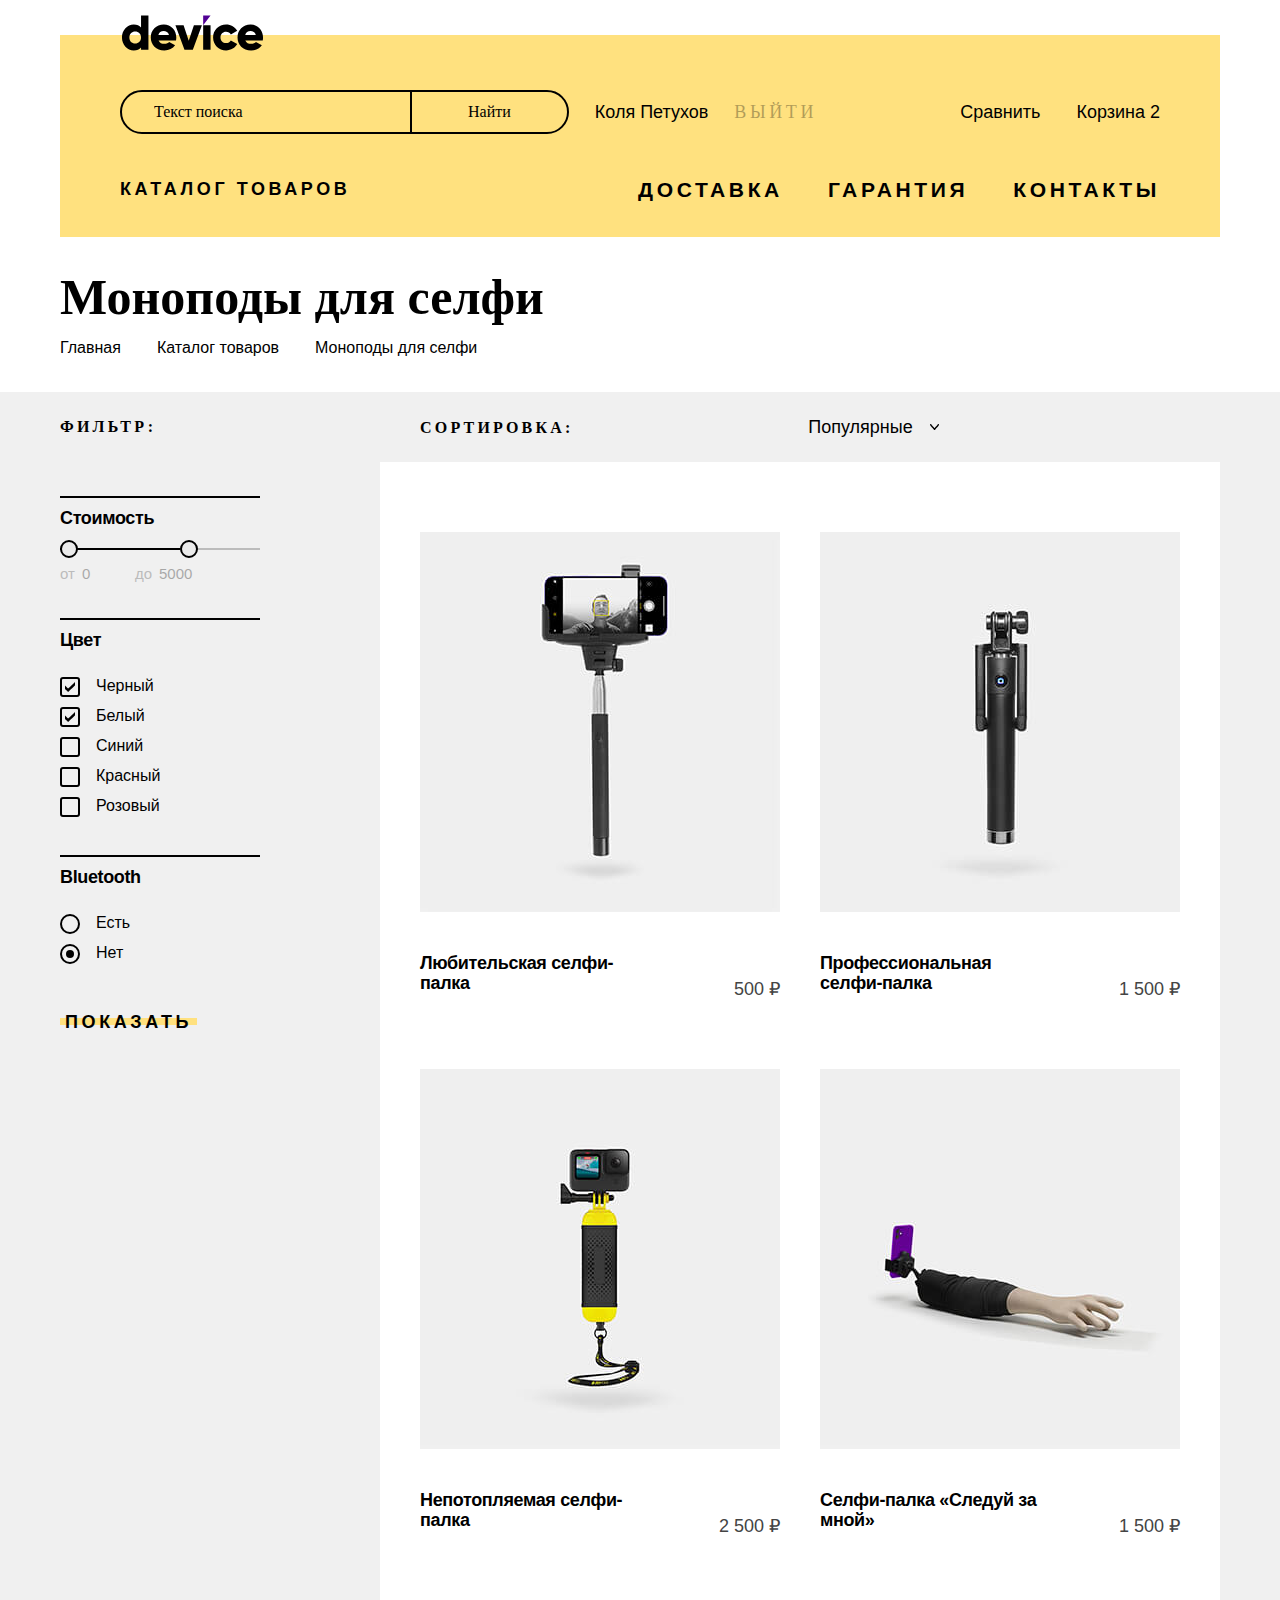
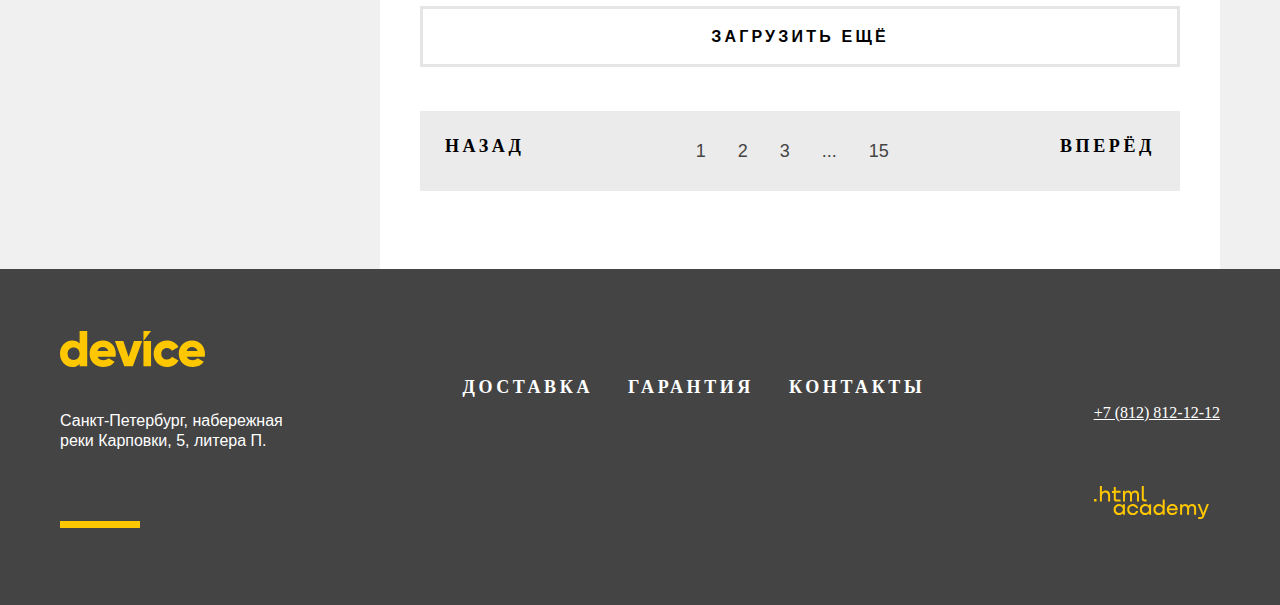
==== catalog.html @ a670cd84 "середина проекта" ====
<!DOCTYPE html>
<html lang="ru">

  <head>
    <meta charset="UTF-8">
    <meta name="viewport" content="width=device-width, initial-scale=1.0">
    <title>Каталог</title>
    <link rel="stylesheet" href="styles/styles.css">
  </head>

  <body>
    <header class="page-header page-header-catalog container">
      <h1 class="visually-hidden">device</h1>
      <a href="index.html" class="page-header-logo">
        <div class="header-logo-wrapper">
          <img width="145" height="36" src="images/logo-header.svg" alt="Логотип.">
        </div>
      </a>
      <div class="header-top">
        <form class="header-form" action="https://echo.htmlacademy.ru/" method="get">
          <label class="visually-hidden">Поиск</label>
          <input class="header-form-search" type="text" placeholder="Текст поиска">
          <button class="button header-form-button" type="button">Найти</button>
        </form>
        <nav class="navigation">
          <ul class="navigation-list navigation-list-user">
            <li class="navigtion-item navigation-login">
              <a href="#" class="navigation-link">Коля Петухов</a>
            </li>
            <li class="navigtion-item">
              <button class="button button-exit">Выйти</button>
            </li>
          </ul>
          <ul class="navigation-list">
            <li class="navigtion-item">
              <a href="#" class="navigation-link">Сравнить</a>
            </li>
            <li class="navigtion-item">
              <a href="#" class="navigation-link">Корзина</a>
              <span class="basket-counter">2</span>
            </li>
          </ul>
        </nav>
      </div>
      <div class="header-catalog-info">
        <h2 class="visually-hidden">Подменю</h2>
        <ul class="header-catalog-list">
          <li class="header-catalog-item">
            <a class="header-info-link" href="#">Каталог товаров</a>
          </li>
          <li class="header-catalog-item">
            <a href="#" class="button"></a>
          </li>
        </ul>
        <ul class="header-info-list">
          <li class="header-info-item">
            <a href="#" class="header-info-link header-catalog-title">
              <h3 class="header-catalog-title">Доставка</h3>
            </a>
          </li>
          <li class="header-info-item">
            <a href="#" class="header-info-link header-catalog-title">
              <h3 class="header-catalog-title">Гарантия</h3>
            </a>
          </li>
          <li class="header-info-item">
            <a href="#" class="header-info-link header-catalog-title">
              <h3 class="header-catalog-title">Контакты</h3>
            </a>
          </li>
        </ul>
      </div>
    </header>

    <main class="main-inner">
      <div class="container">
        <header class="header-catalog">
          <h2 class="visually-hidden">Каталог</h2>
          <p class="header-inner-catalog-title">Моноподы для селфи</p>
          <ol class="breadcrumps">
            <li class="breadcrumps-item">
              <a href="#" class="breadcrumps-link">Главная</a>
            </li>
            <li class="breadcrumps-item">
              <a href="#" class="breadcrumps-link">Каталог товаров</a>
            </li>
            <li class="breadcrumps-item">
              <a class="breadcrumps-link">Моноподы для селфи</a>
            </li>
          </ol>
        </header>
      </div>
      <div class="catalog-inner">
        <div class="container">
          <section class="catalog-products">
            <h2 class="visually-hidden">Список товаров с фильтрами</h2>
            <form class="catalog-filters" action="https://echo.htmlacademy.ru/" method="get">
              <p class="filters-title">фильтр:</p>
              <fieldset class="catalog-filter-group">
                <legend class="catalog-filter-title">Стоимость</legend>
                <div class="range-wrapper">
                  <div class="range">
                    <div class="range-scale">
                      <div style="width:120px; left:0;" class=" range-bar">
                        <button class="range-toggle toggle-min" type="button">
                          <span class="visually-hidden">Изменить минимальную цену.</span>
                        </button>
                        <button class="range-toggle toggle-max" type="button">
                          <span class="visually-hidden">Изменить максимальную цену.</span>
                        </button>
                      </div>
                    </div>
                  </div>
                </div>
                <div class="range-wrapper-inputs">
                  <label class="catalog-filter-range">
                     от
                    <input class="range-input" type="number" value="0" name="min-price">
                  </label>
                  <label class="catalog-filter-range">
                     до
                    <input class="range-input" type="number" value="5000" name="max-price">
                  </label>
                </div>
              </fieldset>
              <fieldset class="catalog-filter-group">
                <legend class="catalog-filter-title">Цвет</legend>
                <ul class="catalog-filter-list">
                  <li class="catalog-filter-item">
                    <label class="control">
                      <input class="control-input visually-hidden" type="checkbox" name="color" value="black" checked>
                      <span class="control-mark">

                      </span>
                      Черный
                    </label>
                  </li>
                  <li class="catalog-filter-item">
                    <label class="control">
                      <input class="control-input  visually-hidden" type="checkbox" name="color" value="white" checked>
                      <span class="control-mark">

                      </span>
                      Белый
                    </label>
                  </li>
                  <li class="catalog-filter-item">
                    <label class="control">
                      <input class="control-input  visually-hidden" type="checkbox" name="color" value="blue">
                      <span class="control-mark">

                      </span>
                      Синий
                    </label>
                  </li>
                  <li class="catalog-filter-item">
                    <label class="control">
                      <input class="control-input  visually-hidden" type="checkbox" name="color" value="red">
                      <span class="control-mark">

                      </span>
                      Красный
                    </label>
                  </li>
                  <li class="catalog-filter-item">
                    <label class="control">
                      <input class="control-input  visually-hidden" type="checkbox" name="color" value="pink">
                      <span class="control-mark">

                      </span>
                      Розовый
                    </label>
                  </li>
                </ul>
              </fieldset>
              <fieldset class="catalog-filter-group">
                <legend class="catalog-filter-title">Bluetooth</legend>
                <ul class="catalog-filter-list">
                  <li class="ctalog-filter-item">
                    <label class="control">
                      <input class="control-input  visually-hidden" type="radio" name="Bluetooth" value="yes">
                      <span class="control-mark">

                      </span>
                      Есть
                    </label>
                  </li>
                  <li class="ctalog-filter-item">
                    <label class="control">
                      <input class="control-input  visually-hidden" type="radio" name="Bluetooth" value="no" checked>
                      <span class="control-mark">

                      </span>
                      Нет
                    </label>
                  </li>
                </ul>
              </fieldset>
              <button class="button regular-button" type="submit">Показать</button>
            </form>

            <div class="catalog">
              <div class="sort-container">
                <p class="filters-title">сортировка:</p>
                <div class="select">
                  <select class="select-control" name="sort" id="sort-value">
                    <option value="popular">Популярные</option>
                    <option value="price">По цене</option>
                  </select>
                </div>
                <div class="sort-button-wrapper">
                  <button class="button sort-button" type="button">
                    <span class="visually-hidden">Вверх</span>
                  </button>
                  <button class="button sort-button" type="button">
                    <span class="visually-hidden">Вниз</span>
                  </button>
                </div>
              </div>
              <ul class="product-list">
                <li class="product-card">
                  <div class="product-card-wrapper">
                    <a href="#" class="product-card-link">
                      <h3 class="product-card-title">Любительская
                        селфи-палка</h3>
                    </a>
                    <p class="price">500 ₽</p>
                  </div>
                  <a href="#" class="product-card-link">
                    <div class="product-image-wrapper">
                      <img width="360" height="380" src="images/product-card/selfie-regular.jpg" alt="Любительская
                селфи-палка.">
                    </div>
                  </a>
                  <a href="#" class="button  regular-button">Подробнее</a>
                </li>
                <li class="product-card">
                  <div class="product-card-wrapper">
                    <a href="#" class="product-card-link">
                      <h3 class="product-card-title">Профессиональная селфи-палка</h3>
                    </a>
                    <p class="price">1 500 ₽</p>
                  </div>
                  <a href="#" class="product-card-link">
                    <div class="product-image-wrapper">
                      <img width="360" height="380" src="images/product-card/selfie-proffesionale.jpg"
                        alt="Профессиональная селфи-палка.">
                    </div>
                  </a>
                  <a href="#" class="button  regular-button">Подробнее</a>
                </li>
                <li class="product-card">
                  <div class="product-card-wrapper">
                    <a href="#" class="product-card-link">
                      <h3 class="product-card-title">Непотопляемая
                        селфи-палка</h3>
                    </a>
                    <p class="price">2 500 ₽</p>
                  </div>
                  <a href="#" class="product-card-link">
                    <div class="product-image-wrapper">
                      <img width="360" height="380" src="images/product-card/underwater-selfie.jpg" alt="Непотопляемая
                селфи-палка.">
                    </div>
                  </a>
                  <a href="#" class="button  regular-button">Подробнее</a>
                </li>
                <li class="product-card">
                  <div class="product-card-wrapper">
                    <a href="#" class="product-card-link">
                      <h3 class="product-card-title">Селфи-палка «Следуй за мной»</h3>
                    </a>
                    <p class="price">1 500 ₽</p>
                  </div>
                  <a href="#" class="product-card-link">
                    <div class="product-image-wrapper">
                      <img width="360" height="380" src="images/product-card/selfie-hand.jpg"
                        alt="Селфи-палка «Следуй за мной» - в форме человеческой руки.">
                    </div>
                  </a>
                  <a href="#" class="button  regular-button">Подробнее</a>
                </li>
              </ul>
              <a href="#" class="button show-more-button">Загрузить ещё</a>

              <div class="pagination">
                <ul class="paginator">
                  <li class="paginator-item">
                    <a href="#" class="paginator-link paginator-prev">Назад</a>
                  </li>
                  <ul class="paginator-number">
                    <li class="paginator-item-number">
                      <a href="#" class="paginator-link">1</a>
                    </li>
                    <li class="paginator-item-number">
                      <a href="#" class="paginator-link">2</a>
                    </li>
                    <li class="paginator-item-number">
                      <a href="#" class="paginator-link">3</a>
                    </li>
                    <li class="paginator-item-number">
                      <a href="" class="paginator-link">...</a>
                    </li>
                    <li class="paginator-item-number">
                      <a href="#" class="paginator-link">15</a>
                    </li>
                  </ul>
                  <li class="paginator-item">
                    <a href="#" class="paginator-link paginator-next">Вперёд</a>
                  </li>
                </ul>
              </div>
            </div>
          </section>

        </div>
      </div>

    </main>

    <footer class="page-footer">
      <div class="container footer-box">
        <section class="footer-adress">
          <h2 class="visually-hidden">Адрес</h2>
          <a href="index.html" class="logo-footer">
            <div class="footer-logo-wrapper">
              <img width="145" height="36" src="images/logo-footer.svg" alt="Логотип.">
            </div>
          </a>
          <p class="footer-adress-text">Санкт-Петербург, набережная реки Карповки, 5, литера П.</p>
        </section>
        <section class="info-social">
          <h2 class="visually-hidden">Иноформация и социальные сети</h2>
          <ul class="information-list">
            <li class="information-item">
              <a href="#" class="information-link">Доставка</a>
            </li>
            <li class="information-item">
              <a href="#" class="information-link">Гарантия</a>
            </li>
            <li class="information-item">
              <a href="#" class="information-link">Контакты</a>
            </li>
          </ul>
          <ul class="social-list">
            <li class="social-item">
              <a href="https://t.me/htmlacademy" class="social-link">
                <span class="visually-hidden">Телеграмм</span>
              </a>
            </li>
            <li class="social-item">
              <a href="https://www.youtube.com/user/htmlacademyru" class="social-link">
                <span class="visually-hidden">Youtube</span>
              </a>
            </li>
            <li class="social-item">
              <a href="https://twitter.com/htmlacademy_ru" class="social-link">
                <span class="visually-hidden">Twitter</span>
              </a>
            </li>
          </ul>
        </section>
        <section class="footer-telephone">
          <h2 class="visually-hidden">Контактный номер</h2>
          <a class="contacts-phone footer-phone" href="tel:+7(812)812-12-12">+7 (812) 812-12-12</a>
          <a href="https://htmlacademy.ru/" class="copyright-link">
            <div class="copyright-wrapper">
              <img width="115" height="33" src="images/htmlacademy-logo.svg" alt="Логотип html Academy.">
            </div>
          </a>
        </section>
      </div>
    </footer>
  </body>

</html>
---- styles/styles.css ----
@font-face {
  font-family: "Rubik";
  font-style: normal;
  font-weight: 400;
  src: url("../fonts/rubik/rubik-400.woff2") format("woff2");
  font-display: swap;
}

@font-face {
  font-family: "Rubik";
  font-style: normal;
  font-weight: 700;
  src: url("../fonts/rubik/rubik-700.woff2") format("woff2");

}

@font-face {
  font-family: "Raleway";
  font-style: normal;
  font-weight: 800;
  src: url("../fonts/raleway/raleway-800.woff2") format("woff2");
}

*,
*::before,
*::after {
  -webkit-box-sizing: border-box;
  box-sizing: border-box;
}

html {
  height: 100%;
}

body {
  display: flex;
  margin: 0;
  flex-direction: column;
  font-family: "Rubik", Arial, Helvetica, sans-serif;
  font-weight: 400;
  font-size: 18px;
  line-height: 30px;
  color: #444444;
}

.visually-hidden {
  position: absolute;
  width: 1px;
  height: 1px;
  margin: -1px;
  padding: 0;
  border: 0;
  clip: rect(0 0 0 0);
  overflow: hidden;
}

.container {
  width: 1160px;
  margin: 0 auto;
}

.button {
  display: block;
  font-family: "Raleway", Arial, Helvetica, sans-serif;
  font-style: normal;
  font-weight: 800;
  font-size: 18px;
  line-height: 21px;
  text-align: center;
  letter-spacing: 0.2em;
  text-transform: uppercase;
  text-decoration: none;
  cursor: pointer;
  border: none;
  color: #000000;
  margin: 0;
  padding: 0;
  background-color: transparent;
}

.header-form-button {
  font-family: "Rubik";
  font-style: normal;
  font-weight: 400;
  font-size: 16px;
  line-height: 20px;
  text-align: center;
  text-transform: none;
  border-radius: 0 50px 50px 0;
  border: 2px solid #000000;
  margin-left: -2px;
  padding: 10px 56px;
  letter-spacing: normal;
}

.button-exit {
  font-family: 'Rubik';
  font-style: normal;
  font-weight: 400;
  font-size: 18px;
  line-height: 30px;
  color: inherit;
  opacity: 0.3;
}

.subcatalog-button {}

.regular-button {
  padding: 10px 5px;
  align-self: self-start;
  background: linear-gradient(to bottom, transparent 16px, #ffe17f 15px, #ffe17f 23px, transparent 23px);
}

.slider-paginator-button {
  background-color: #ffffff;
  border: 2px solid #000000;
  border-radius: 50%;
  padding: 0;
  width: 12px;
  height: 12px;
  cursor: pointer;
}

.slider-paginator-button-active {
  background-color: #000000;
}

.info-link-active {}

.delivery-button {
  font-family: "Raleway";
  font-style: normal;
  font-weight: 800;
  font-size: 20px;
  line-height: 20px;
  text-align: center;
  letter-spacing: 0.2em;
  text-transform: uppercase;
  width: 910px;
  padding: 40px 0;
  margin: 0 auto;
  background-color: #f0f0f0;
}

.delivery-button::before {
  content: "";
  position: absolute;
  top: 0;
  left: 0;
  width: 125px;
  height: 100px;
  background-color: #ffe17f;
}

.delivery-button::after {
  content: "";
  position: absolute;
  top: 0;
  right: 0;
  width: 125px;
  height: 100px;
  background-color: #f0f0f0;
}

.subscribe {
  padding: 18px 39px;
  border: 3px solid #c4c4c4;
}

.range-toggle {
  position: absolute;
  width: 18px;
  height: 18px;
  background-color: #ebebeb;
  border: 2px solid #000000;
  padding: 0;
  border-radius: 50%;
  top: 1px;
  transform: translateY(-50%);
  cursor: pointer;
}

.toggle-min {}

.toggle-max {
  left: 120px;
}

.control-input[type="checkbox"]:checked + .control-mark {
  background-image: url("../images/icon/checked.png");
  background-repeat: no-repeat;
  background-position: 3px;
}

.control-input[type="radio"]:checked + .control-mark::after {
  content: "";
  position: absolute;
  width: 8px;
  height: 8px;
  background-color: #000000;
  border-radius: 50%;
  top: 4px;
  left: 4px;
}

.product-card .button {
  display: none;
  position: absolute;
  top: 42%;
  left: 50%;
  transform: translateX(-50%);
}

.show-more-button {
  width: 760px;
  padding: 18px;
  border: 3px solid #e5e5e5;
  font-size: 16px;
  line-height: 19px;
  margin: 0 auto;
  margin-bottom: 44px;
}

.page-header {
  display: flex;
  flex-direction: column;
  padding: 15px 60px 22px;
  background: linear-gradient(to bottom, #ffffff 35px, #ffe17f 35px);
}

.page-header-catalog {
  margin-bottom: 35px;
}

.page-header-logo {
  margin-bottom: 30px;
}

.header-logo-wrapper {}

.header-top {
  display: flex;
  margin-bottom: 30px;
}

.header-form {
  display: flex;
  margin-right: 26px;
}

.header-form-search {
  border-radius: 50px 0 0 50px;
  border: 2px solid #000000;
  font-family: "Rubik";
  font-style: normal;
  font-weight: 400;
  font-size: 16px;
  line-height: 20px;
  padding: 10px 0;
  padding-right: 56px;
  padding-left: 32px;
  background-color: transparent;
}

.header-form-search::placeholder {
  font-family: "Rubik";
  font-style: normal;
  font-weight: 400;
  font-size: 16px;
  line-height: 20px;
  color: inherit;
}

.navigation {
  display: flex;
  width: 100%;
  align-items: center;
}

.navigation-list {
  display: flex;
  font-family: "Rubik", Arial, Helvetica, sans-serif;
  font-style: normal;
  font-weight: 400;
  font-size: 18px;
  line-height: 30px;
  color: #000000;
  list-style: none;
  margin: 0;
  padding: 0;
}

.navigation-list-user {
  display: flex;
  margin-right: auto;
}

.navigation-list .navigtion-item:not(:last-child) {
  margin-right: 36px;
}

.navigation-list-user .navigtion-item:not(:last-child) {
  margin-right: 26px;
}

.navigtion-item {
  position: relative;
}

.navigation-link {
  text-decoration: none;
  color: inherit;
}

.navigation-link-login {
  padding-left: 26px;
}

.navigtion-link-compare {
  padding-left: 22px;
}

.navigation-link-basket {
  padding-left: 25px;
}

.basket-counter {}

.header-catalog-info {
  display: flex;
  padding: 15px 0;
}

.header-catalog-list,
.header-info-list {
  display: flex;
  flex-wrap: wrap;
  margin: 0;
  padding: 0;
  list-style: none;
  font-family: "Raleway", Arial, Helvetica, sans-serif;
  font-style: normal;
  font-weight: 800;
  font-size: 18px;
  line-height: 21px;
  letter-spacing: 0.2em;
  text-transform: uppercase;
  color: #000000;
}

.header-catalog-list {
  margin-right: auto;
}

.header-catalog-item {}

.header-catalog-title {
  margin: 0;
}

.header-info-item:not(:last-child) {
  margin-right: 45px;
}

.header-info-link {
  text-decoration: none;
  color: inherit;
}

.main-index {}

.main-gallery {
  display: flex;
  align-items: center;
  position: relative;
  background: linear-gradient(to bottom, #ffe17f 114px, #ffffff 114px);
}

.gallery {}

.slider {
  margin-right: 40px;
}

.slider-item-focused {}

.slider-item {
  display: none;
}

.slider-item-wrapper {}

.slider-controls {}

.gallery-content {
  z-index: 1;
}

.gallery-counter {
  position: absolute;
  font-family: "Rubik";
  font-style: normal;
  font-weight: 700;
  font-size: 180px;
  line-height: 30px;
  color: #ffffff;
  right: 52px;
  top: 40px;
}

.gallery-discription {
  display: none;
}

.gallery-discription-active {
  display: flex;
  flex-direction: column;
}

.gallery-discription-active .regular-button {
  margin-bottom: 50px;
  min-width: 220px;
}

.gallery-discription-title {
  font-family: "Raleway";
  font-style: normal;
  font-weight: 800;
  font-size: 50px;
  line-height: 50px;
  color: #000000;
  width: 545px;
  margin-bottom: 30px;
}

.gallery-discription-content {
  margin: 0;
  margin-bottom: 50px;
}

.gallery-feature {
  display: flex;
  flex-wrap: wrap;
}

.gallery-feature-item:not(:last-child) {
  margin-right: 40px;
}

.gallery-feature-list {
  margin: 0;
  padding: 0;
  list-style: none;
  font-family: "Rubik";
  font-style: normal;
  font-weight: 400;
  font-size: 16px;
  line-height: 30px;
}

.gallery-feature-value p {
  margin: 0;
  font-size: 36px;
  margin-bottom: 12px;
  color: #000000;
}

.gallery-feature-text p {
  margin: 0;
}

.slider-paginator {
  position: absolute;
  right: 0;
  top: 57%;
  z-index: 1;
}

.slider-paginator-list {
  display: flex;
  flex-wrap: wrap;
  list-style: none;
  padding: 0;
  margin: 0;
  width: 76px;
  justify-content: space-between;
}

.slider-paginator-item {}

.categories {
  margin-bottom: 70px;
}

.categories-list {
  display: grid;
  grid-template-columns: repeat(6, 160px);
  gap: 20px 40px;
  flex-wrap: wrap;
  list-style: none;
  margin: 0;
  padding: 0;
}

.categories-item {}

.categories-link {
  text-decoration: none;
}

.ctegories-image-wrapper {}

.ctegories-image {
  background-color: #ffe17f;
}

.categories-title {
  font-family: "Raleway";
  font-style: normal;
  font-weight: 800;
  font-size: 18px;
  line-height: 24px;
  letter-spacing: -0.02em;
  text-align: left;
  color: #000000;
}

.info {
  background: linear-gradient(to bottom, #ffffff 102px, #f0f0f0 102px);
  margin-bottom: 70px;
}

.info .container {
  display: flex;
}

.info-list {
  display: flex;
  flex-wrap: wrap;
  position: relative;
  margin: 0;
  padding: 0;
  list-style: none;
  padding: 64px 0;
  width: 286px;
  border-right: 7px solid #000000;
}

.info-item {
  position: relative;
}

.info-item:not(:last-child) {
  margin-bottom: 35px;
}

.info-item a {
  min-width: 152px;
}

.info-link-active {
  color: #ffffff;
  background: none;
  width: 280px;

}

.info-item .info-link-active {
  background-color: #000000;
  text-align: left;
}

.info-title {
  margin: 0;
}

.info-discription {
  display: none;
}

.info-discription-active {
  display: block;
  padding: 72px 110px;
  padding-left: 116px;
}

.info-discription-title {
  margin: 0;
  font-family: "Raleway";
  font-style: normal;
  font-weight: 800;
  font-size: 50px;
  line-height: 50px;
  color: #000000;
  margin-bottom: 34px;
}

.info-discription-text {
  margin: 0;
}

.delivery {
  position: relative;
  margin-bottom: 70px;
}

.about-us-contacts {
  display: flex;
  padding-top: 47px;
  justify-content: space-between;
  margin-bottom: 70px;
}

.about-us,
.contacts {
  display: flex;
  position: relative;
  flex-direction: column;
}

.about-us::before,
.contacts::before {
  content: "";
  position: absolute;
  top: -46px;
  left: 0;
  width: 84px;
  height: 7px;
  background-color: #000000;
}

.about-us .button,
.contacts .button {
  align-self: flex-start;
}

.about-us {
  width: 520px;
}

.about-us-contacts-title {
  font-family: 'Raleway';
  font-style: normal;
  font-weight: 800;
  font-size: 50px;
  line-height: 50px;
  color: #000000;
  margin: 0;
  margin-bottom: 48px;
}

.delivery-methods-list {
  list-style: none;
  margin: 0;
  padding: 0;
  margin-bottom: 30px;
}

.delivery-methods-item {
  position: relative;
}

.delivery-methods-text {
  color: #000000;
  padding-left: 26px;
}

.delivery-methods-text::before {
  content: "";
  position: absolute;
  top: 14px;
  left: 0;
  transform: translateY(-50%);
  width: 8px;
  height: 8px;
  background-color: #ffc700;
  border-radius: 50%;
}

.contacts {
  width: 532px;
}

.contacts-title {
  font-family: "Rubik";
  font-style: normal;
  font-weight: 700;
  font-size: 24px;
  line-height: 30px;
  margin: 0;
  margin-bottom: 15px;
}

.about-us-text-content,
.contacts-text-content {
  margin: 0;
  margin-bottom: 30px;
}

.contacts-adress {
  margin: 0;
}

.contacts-phone {
  font-family: "Rubik";
  font-style: normal;
  font-weight: 400;
  font-size: 18px;
  line-height: 30px;
  text-decoration: underline;
  color: #444444;
  margin-bottom: 30px;
}

.working-time {
  margin-bottom: 30px;
}

.work-time-text {
  margin: 0;
}

.newsletter {
  background-color: #f0f0f0;
  padding-top: 64px;
  padding-bottom: 56px;
}

.newsletter-content {
  display: flex;
  flex-direction: column;
}

.newsletter-discription {
  display: flex;
  justify-content: space-between;
  margin-bottom: 144px;
}

.newsletter-title {
  width: 348px;
  font-family: "Raleway";
  font-style: normal;
  font-weight: 800;
  font-size: 50px;
  line-height: 50px;
  color: #000000;
}

.newsletter-text {
  width: 560px;
  margin: 0;
}

.newsletter-form {
  display: flex;
}

.newsletter-form-text {
  margin: 0;
  margin-left: auto;
  align-self: center;
}

.field {}

.newsletter-field {
  background-color: transparent;
  border: none;
  border-bottom: 3px solid #c4c4c4;
  width: 557px;
  padding: 11px 16px;
}

.newsletter-field::placeholder {
  font-family: inherit;
  font-size: 18px;
  line-height: 30px;
}

.newsletter-form-text {}

.page-footer {
  padding: 62px 0;
  padding-bottom: 77px;
  background-color: #444444;
}

.footer-box {
  display: flex;
  justify-content: space-between;
  align-items: flex-end;
}

.footer-adress {
  display: flex;
  flex-wrap: wrap;
  position: relative;
  padding-bottom: 77px;
  width: 234px;
}

.footer-adress::after {
  content: "";
  position: absolute;
  left: 0;
  bottom: 0;
  width: 80px;
  height: 7px;
  background-color: #ffc700;
}

.footer-adress-text {
  font-size: 16px;
  line-height: 20px;
  color: #ffffff;
  margin: 0;
}

.logo-footer {
  margin-bottom: 35px;
}

.footer-logo-wrapper {}

.info-social {}

.info-footer {}

.information-list {
  display: flex;
  list-style: none;
  margin: 0;
  padding: 0;
}

.information-item:not(:last-child) {
  margin-right: 35px;
}

.information-link {
  text-decoration: none;
  font-family: "Raleway";
  font-weight: 800;
  font-size: 18px;
  line-height: 21px;
  letter-spacing: 0.2em;
  text-transform: uppercase;
  color: #ffffff;
}

.information {}

.link {}

.social-footer {}

.social-list {}

.social-item {}

.social-link {}

.footer-telephone {
  display: flex;
  flex-direction: column;
}

.footer-phone {
  font-size: 16px;
  line-height: 20px;
  color: #ffffff;
  margin-bottom: 63px;
}

.copyright-link {}

.copyright-wrapper {}

.main-inner {}

.header-catalog {
  margin-bottom: 35px;
}

.header-inner-catalog-title {
  font-family: "Raleway";
  font-style: normal;
  font-weight: 800;
  font-size: 50px;
  line-height: 50px;
  margin: 0;
  color: #000000;
}

.breadcrumps {
  display: flex;
  flex-wrap: wrap;
  list-style: none;
  font-size: 16px;
  line-height: 19px;
  padding: 0;
}

.breadcrumps-item:not(:last-child) {
  margin-right: 36px;
}

.breadcrumps-link {
  text-decoration: none;
  color: #000000;
}

.catalog-inner {
  background-color: #f0f0f0;
}

.catalog-products {
  display: flex;
}

.catalog-filters {
  width: 320px;
  padding-top: 25px;
}

.catalog-filters .filters-title {
  margin-bottom: 60px;
}

.filters-title {
  font-family: "Raleway";
  font-style: normal;
  font-weight: 800;
  font-size: 16px;
  line-height: 19px;
  letter-spacing: 0.2em;
  text-transform: uppercase;
  color: #000000;
  margin: 0;
}

.catalog-filter-group {
  margin: 0;
  padding: 0;
  border: none;
}

.catalog-filter-group {
  position: relative;
  margin-bottom: 35px;
}

.catalog-filter-title::before {
  content: "";
  position: absolute;
  top: 0;
  left: 0;
  height: 2px;
  width: 200px;
  background-color: #000000;
}

.catalog-filter-title {
  font-weight: 700;
  font-size: 18px;
  line-height: 20px;
  letter-spacing: -0.02em;
  color: #000000;
  padding: 0;
  margin-bottom: 20px;
  padding-top: 12px;
}

.range-wrapper {}

.range {
  margin-bottom: 15px;
}

.range-scale {
  position: relative;
  width: 200px;
  height: 2px;
  background-color: #bcbcbc;
}

.range-bar {
  position: absolute;
  height: 2px;
  background-color: #000000;
}

.range-wrapper-inputs {
  display: flex;
}

.catalog-filter-range {
  display: flex;
  max-width: 120px;
  font-family: inherit;
  font-style: normal;
  font-weight: 400;
  font-size: 15px;
  line-height: 18px;
  color: inherit;
  opacity: 0.3;
}

.range-input {
  border: none;
  font: inherit;
  width: 55px;
  padding: 0 2px;
  background-color: transparent;
  appearance: textfield;
  outline: none;
  margin-left: 5px;
}

.range-input::-webkit-outer-spin-button,
.range-input::-webkit-inner-spin-button {
  appearance: none;
  margin: 0;
}

.catalog-filter-list {
  list-style: none;
  margin: 0;
  padding: 0;
}

.catalog-filter-item {}

.control {
  position: relative;
  padding-left: 36px;
  font-weight: 400;
  font-size: 16px;
  line-height: 19px;
  color: #000000;
  cursor: pointer;
}

.control-input {}

.control-mark {
  position: absolute;
  left: 0;
  top: 0;
  width: 20px;
  height: 20px;
  background-color: transparent;
  border: 2px solid #000000;
  border-radius: 3px;
}

.control-input[type="radio"] + .control-mark {
  border-radius: 50%;
}

.ctalog-filter-item {}

.select {}

.select-control {
  font: inherit;
  background-color: transparent;
  border: none;
  appearance: none;
  padding-right: 32px;
  background-image: url("../images/icon/select.png");
  background-repeat: no-repeat;
  background-position: 122px;
}

.sort-button-wrapper {}

.sort-button {}

.catalog {
  background-color: #ffffff;
  padding-bottom: 78px;
}

.sort-container {
  display: flex;
  background-color: #f0f0f0;
  padding: 20px 40px;
  align-items: center;
  justify-content: space-between;
}

.product-list {
  display: grid;
  grid-template-columns: 360px 360px;
  gap: 44px 40px;
  list-style: none;
  padding: 70px 40px;
  padding-bottom: 0;
  margin: 0;
  margin-bottom: 44px;
  color: #000000;
}

.product-card {
  display: flex;
  flex-direction: column-reverse;
  position: relative;
}

.product-card-wrapper {
  display: flex;
  align-items: center;
}

.product-card-link {
  text-decoration: none;
  color: inherit;
  margin-right: auto;
  margin-bottom: 32px;
}

.product-card-title {
  font-weight: 700;
  font-size: 18px;
  line-height: 20px;
  letter-spacing: -0.02em;
  margin: 0;
  width: 226px;
}

.price {
  margin: 0;
  font-size: 18px;
  line-height: 21px;
  color: #444444;
}

.product-image-wrapper {}

.pagination {
  width: 760px;
  background-color: #ebebeb;
  margin: 0 auto;
  padding: 25px;
}

.paginator {
  display: flex;
  flex-wrap: wrap;
  margin: 0;
  padding: 0;
  list-style: none;
  width: 100%;
}

.paginator-number {
  display: flex;
  margin: 0;
  padding: 0;
  list-style: none;
  margin: 0 auto;
}

.paginator-item {}

.paginator-item-number .paginator-link {
  padding: 10px 16px;
}

.paginator-link {
  text-decoration: none;
  color: #444444;
}

.paginator-prev,
.paginator-next {
  font-family: "Raleway";
  font-weight: 800;
  font-size: 18px;
  line-height: 21px;
  display: flex;
  align-items: center;
  letter-spacing: 0.2em;
  text-transform: uppercase;
  color: #000000;
}
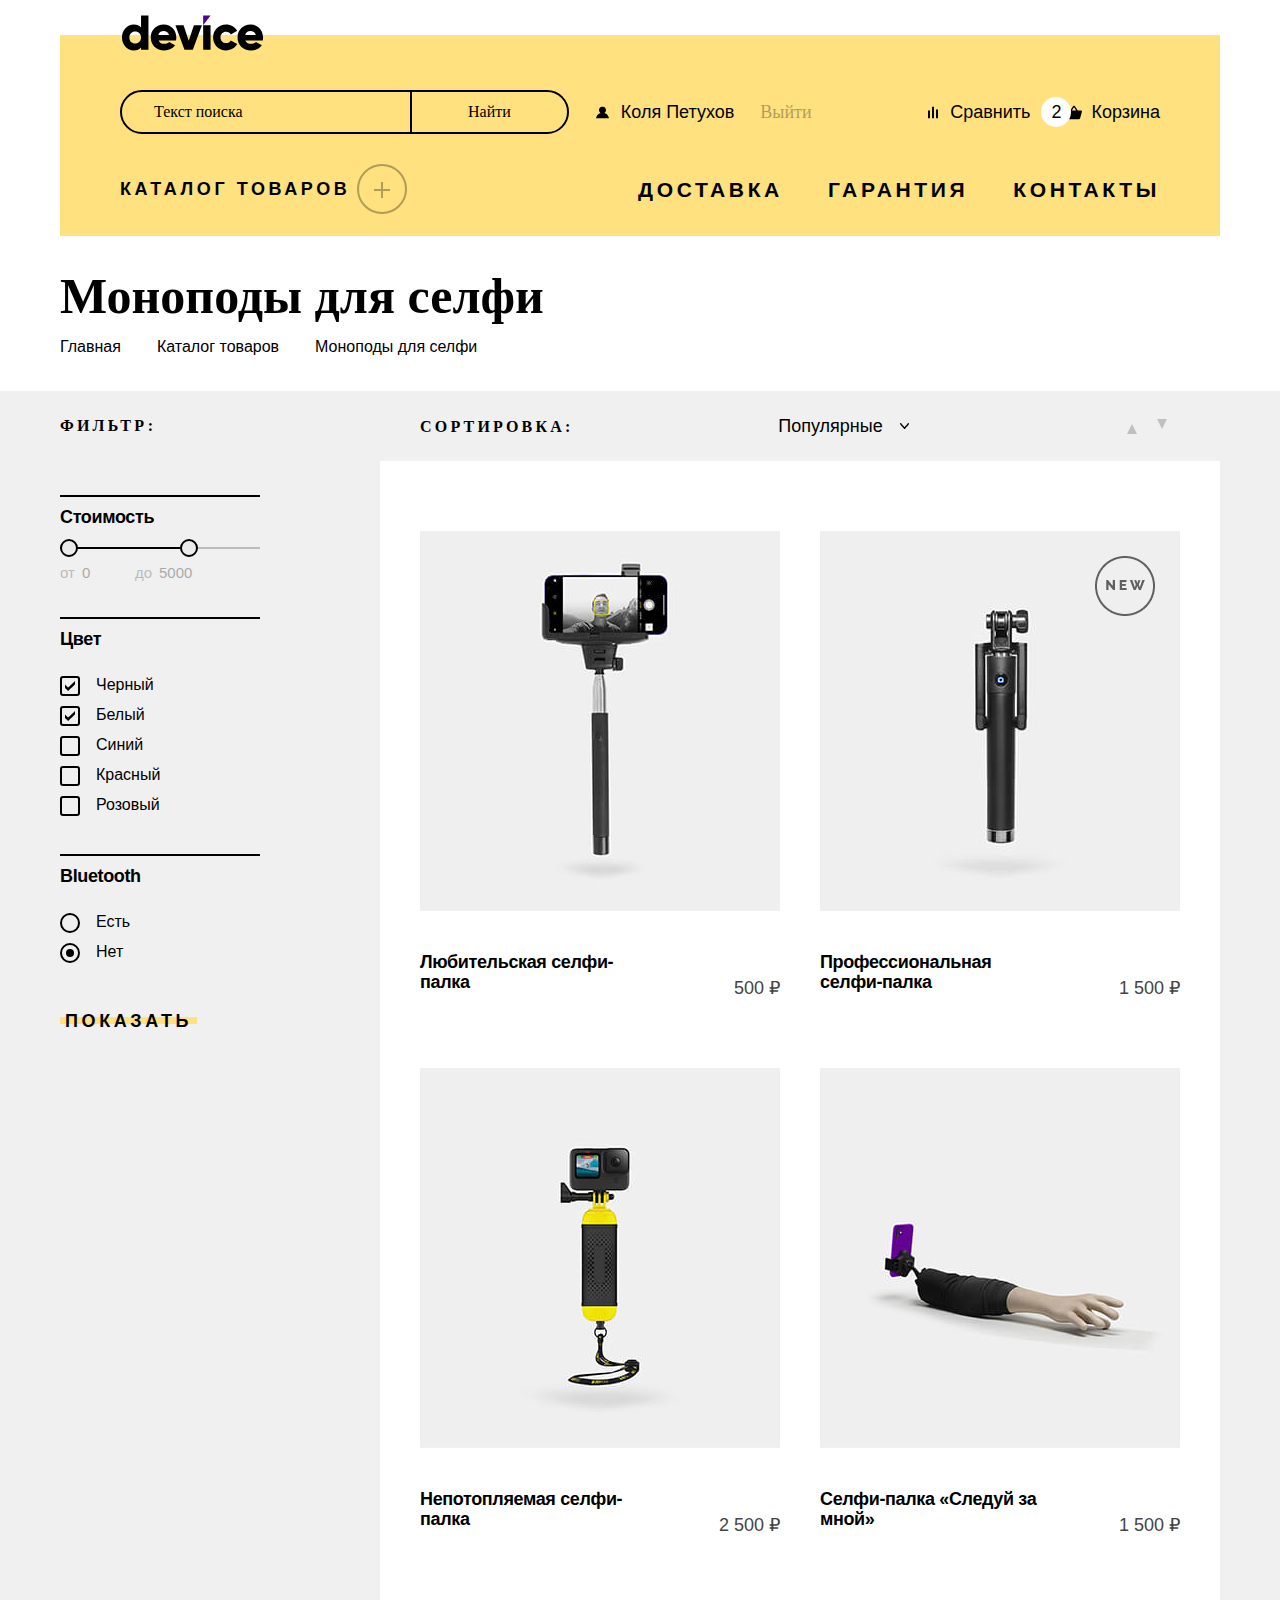
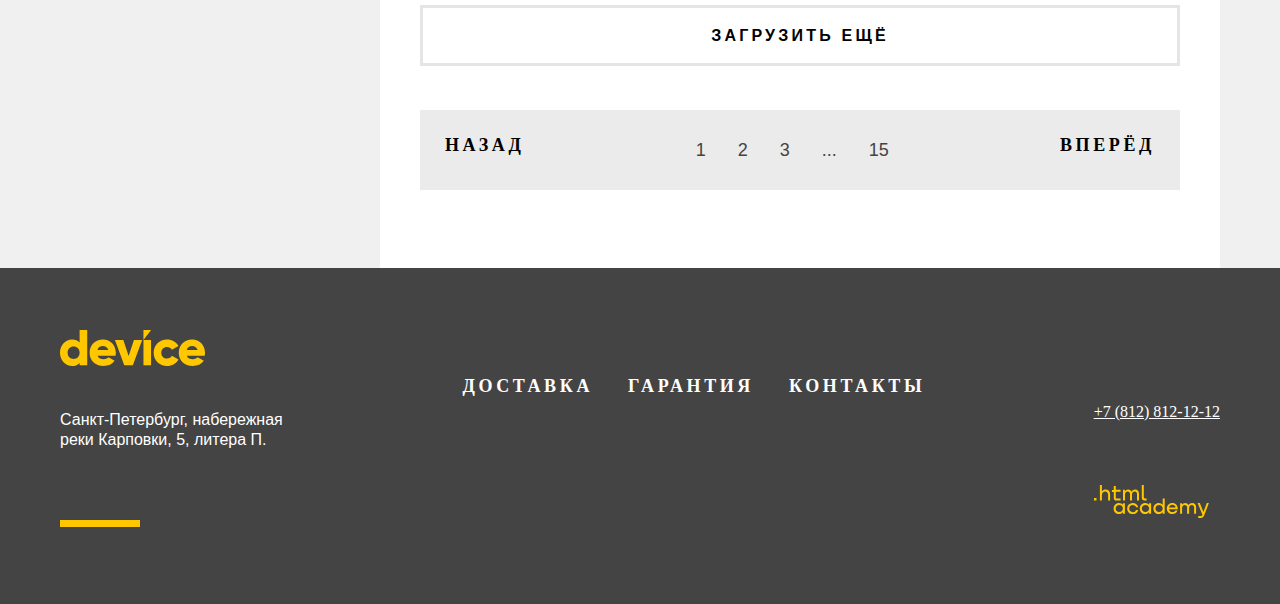
==== commit 27726d49: "Добавляет мелкие декоративные элементы в каталог" ====
--- a/catalog.html
+++ b/catalog.html
@@ -25,7 +25,7 @@
         <nav class="navigation">
           <ul class="navigation-list navigation-list-user">
             <li class="navigtion-item navigation-login">
-              <a href="#" class="navigation-link">Коля Петухов</a>
+              <a href="#" class="navigation-link navigation-link-login">Коля Петухов</a>
             </li>
             <li class="navigtion-item">
               <button class="button button-exit">Выйти</button>
@@ -33,11 +33,12 @@
           </ul>
           <ul class="navigation-list">
             <li class="navigtion-item">
-              <a href="#" class="navigation-link">Сравнить</a>
-            </li>
-            <li class="navigtion-item">
-              <a href="#" class="navigation-link">Корзина</a>
-              <span class="basket-counter">2</span>
+              <a href="#" class="navigation-link navigtion-link-compare">Сравнить</a>
+            </li>
+            <li class="navigtion-item navigtion-item-basket">
+              <a href="#" class="navigation-link navigation-link-basket">
+                <span class="basket-counter">2</span>
+                Корзина</a>
             </li>
           </ul>
         </nav>
@@ -48,8 +49,8 @@
           <li class="header-catalog-item">
             <a class="header-info-link" href="#">Каталог товаров</a>
           </li>
-          <li class="header-catalog-item">
-            <a href="#" class="button"></a>
+          <li class="header-catalog-item header-catalog-item-button">
+            <a href="#" class="button header-catalog-list-button"></a>
           </li>
         </ul>
         <ul class="header-info-list">
@@ -114,11 +115,11 @@
                 </div>
                 <div class="range-wrapper-inputs">
                   <label class="catalog-filter-range">
-                     от
+                    от
                     <input class="range-input" type="number" value="0" name="min-price">
                   </label>
                   <label class="catalog-filter-range">
-                     до
+                    до
                     <input class="range-input" type="number" value="5000" name="max-price">
                   </label>
                 </div>
@@ -209,10 +210,10 @@
                   </select>
                 </div>
                 <div class="sort-button-wrapper">
-                  <button class="button sort-button" type="button">
+                  <button class="button sort-button sort-button-up" type="button">
                     <span class="visually-hidden">Вверх</span>
                   </button>
-                  <button class="button sort-button" type="button">
+                  <button class="button sort-button sort-button-down" type="button">
                     <span class="visually-hidden">Вниз</span>
                   </button>
                 </div>
@@ -234,7 +235,7 @@
                   </a>
                   <a href="#" class="button  regular-button">Подробнее</a>
                 </li>
-                <li class="product-card">
+                <li class="product-card product-card-new">
                   <div class="product-card-wrapper">
                     <a href="#" class="product-card-link">
                       <h3 class="product-card-title">Профессиональная селфи-палка</h3>
--- a/styles/styles.css
+++ b/styles/styles.css
@@ -94,16 +94,47 @@
 }
 
 .button-exit {
-  font-family: 'Rubik';
+  font-family: "Rubik";
   font-style: normal;
   font-weight: 400;
   font-size: 18px;
   line-height: 30px;
   color: inherit;
   opacity: 0.3;
-}
-
-.subcatalog-button {}
+  text-transform: none;
+  letter-spacing: 0;
+}
+
+.header-catalog-list-button {
+  position: relative;
+  width: 50px;
+  height: 50px;
+  border-radius: 50%;
+  border: 2px solid #000000;
+  opacity: 0.3;
+}
+
+.header-catalog-list-button::after {
+  content: "";
+  position: absolute;
+  top: 24px;
+  transform: translateY(-50%);
+  left: 22px;
+  width: 2px;
+  height: 16px;
+  background-color: #000000;
+}
+
+.header-catalog-list-button::before {
+  content: "";
+  position: absolute;
+  top: 23px;
+  left: 23px;
+  transform: translateX(-50%);
+  width: 16px;
+  height: 2px;
+  background-color: #000000;
+}
 
 .regular-button {
   padding: 10px 5px;
@@ -211,6 +242,31 @@
   transform: translateX(-50%);
 }
 
+.sort-button {
+  position: relative;
+  width: 30px;
+  height: 30px;
+}
+
+.sort-button::after {
+  content: "";
+  position: absolute;
+  border: 5px solid transparent;
+  opacity: 0.2;
+}
+
+.sort-button-up::after {
+  border-bottom: 10px solid #000000;
+  top: 25%;
+  left: 25%;
+}
+
+.sort-button-down::after {
+  border-top: 10px solid #000000;
+  top: 25%;
+  left: 25%;
+}
+
 .show-more-button {
   width: 760px;
   padding: 18px;
@@ -314,27 +370,42 @@
 
 .navigation-link-login {
   padding-left: 26px;
+  background-image: url("../images/icon/login.svg");
+  background-repeat: no-repeat;
+  background-position: left;
 }
 
 .navigtion-link-compare {
   padding-left: 22px;
+  background-image: url("../images/icon/compare.svg");
+  background-repeat: no-repeat;
+  background-position: left;
 }
 
 .navigation-link-basket {
   padding-left: 25px;
-}
-
-.basket-counter {}
+  background-image: url("../images/icon/basked.svg");
+  background-repeat: no-repeat;
+  background-position: left;
+}
+
+.basket-counter {
+  position: absolute;
+  left: -25px;
+  padding: 0 10px;
+  background-color: white;
+  border-radius: 50%;
+}
 
 .header-catalog-info {
   display: flex;
-  padding: 15px 0;
 }
 
 .header-catalog-list,
 .header-info-list {
   display: flex;
   flex-wrap: wrap;
+  align-items: center;
   margin: 0;
   padding: 0;
   list-style: none;
@@ -352,7 +423,9 @@
   margin-right: auto;
 }
 
-.header-catalog-item {}
+.header-catalog-item:not(:last-child) {
+  margin-right: 7px;
+}
 
 .header-catalog-title {
   margin: 0;
@@ -1074,9 +1147,9 @@
   background-position: 122px;
 }
 
-.sort-button-wrapper {}
-
-.sort-button {}
+.sort-button-wrapper {
+  display: flex;
+}
 
 .catalog {
   background-color: #ffffff;
@@ -1137,7 +1210,33 @@
   color: #444444;
 }
 
-.product-image-wrapper {}
+.product-card-new .product-image-wrapper::after {
+  display: block;
+}
+
+.product-image-wrapper {
+  position: relative;
+}
+
+.product-image-wrapper::after {
+  content: "";
+  display: none;
+  position: absolute;
+  top: 25px;
+  right: 25px;
+  width: 60px;
+  height: 60px;
+  background-image: url("../images/icon/new-item.png");
+  background-repeat: no-repeat;
+}
+
+.new-item-store {
+  display: none;
+  position: absolute;
+  top: 25px;
+  right: 25px;
+}
+
 
 .pagination {
   width: 760px;
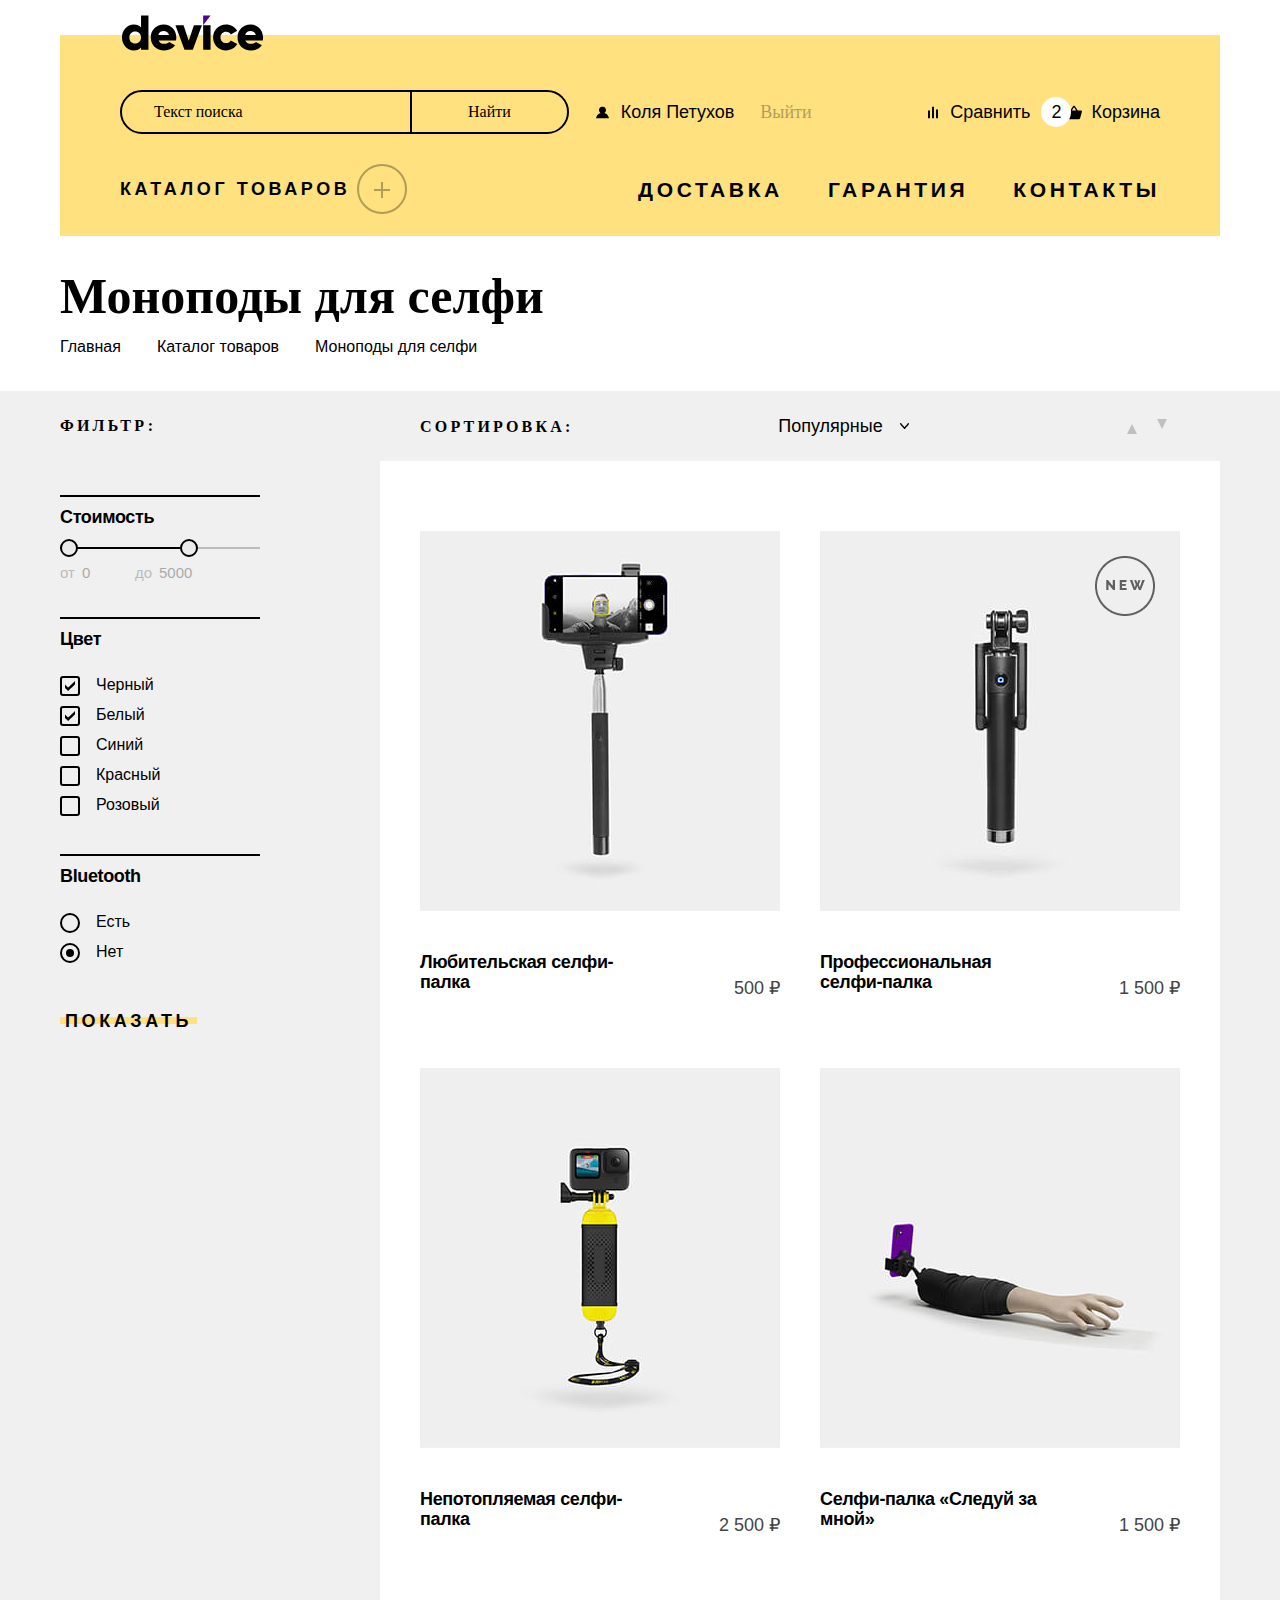
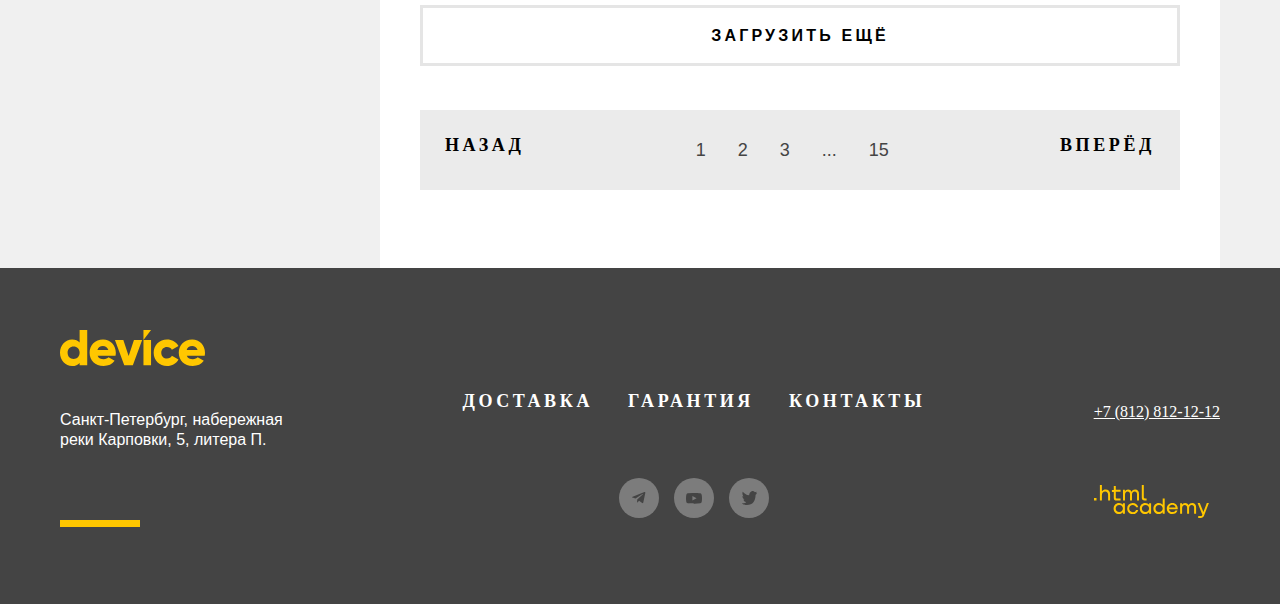
==== commit 33a4e7d2: "Добавляет иконки социальных сетей" ====
--- a/catalog.html
+++ b/catalog.html
@@ -347,16 +347,43 @@
             <li class="social-item">
               <a href="https://t.me/htmlacademy" class="social-link">
                 <span class="visually-hidden">Телеграмм</span>
+                <svg class="social-img" aria-hidden="true" focusable="false" width="40" height="40" viewBox="0 0 40 40" fill="currentColor"
+                  xmlns="http://www.w3.org/2000/svg">
+                  <circle cx="20" cy="20" r="20" fill="#fff" fill-opacity=".3" />
+                  <path
+                    d="m25.44 14.07-11.82 4.56c-.8.33-.8.78-.14.98l3.03.94 7.02-4.43c.33-.2.64-.09.39.13l-5.7 5.13-.2 3.13c.3 0 .44-.14.61-.3l1.48-1.44 3.06 2.27c.57.31.97.15 1.12-.53l2-9.48c.21-.83-.3-1.2-.85-.96Z"
+                     />
+                </svg>
               </a>
             </li>
             <li class="social-item">
               <a href="https://www.youtube.com/user/htmlacademyru" class="social-link">
                 <span class="visually-hidden">Youtube</span>
+                <svg class="social-img" aria-hidden="true" focusable="false" width="40" height="40" viewBox="0 0 40 40" fill="currentColor"
+                  xmlns="http://www.w3.org/2000/svg">
+                  <circle cx="20" cy="20" r="20" fill="#fff" fill-opacity=".3" />
+                  <g clip-path="url(#a)">
+                    <path
+                      d="M27.67 16.67a1.97 1.97 0 0 0-1.41-1.34C25.01 15 20 15 20 15a51.1 51.1 0 0 0-6.26.32 1.96 1.96 0 0 0-1.41 1.35 19.4 19.4 0 0 0-.33 3.67c0 1.22.1 2.45.33 3.66.09.32.27.61.51.85.25.23.56.4.9.5 1.27.32 6.26.32 6.26.32 2.09.02 4.18-.08 6.26-.31.34-.09.65-.26.9-.5.24-.23.42-.52.5-.84.24-1.21.35-2.44.34-3.67.02-1.23-.1-2.46-.33-3.68Zm-9.27 5.95v-4.57l4.18 2.29-4.18 2.28Z"
+                       />
+                  </g>
+                  <defs>
+                    <clipPath id="a">
+                      <path fill="#fff" transform="translate(12 15)" d="M0 0h16v11H0z" />
+                    </clipPath>
+                  </defs>
+                </svg>
               </a>
             </li>
             <li class="social-item">
               <a href="https://twitter.com/htmlacademy_ru" class="social-link">
                 <span class="visually-hidden">Twitter</span>
+                <svg class="social-img" aria-hidden="true" focusable="false" width="40" height="40" viewBox="0 0 40 40" fill="currentColor" xmlns="http://www.w3.org/2000/svg">
+                  <circle cx="20" cy="20" r="20" fill="#fff" fill-opacity=".3" />
+                  <path
+                    d="M22.7 13.16c1.5-.5 2.6.3 3.2 1.1.5-.2 1.1-.4 1.7-.6 0 .8-.5 1.4-.8 1.6.7.2 1.2-.4 1.2-.4-.1.9-.9 1.7-1.4 1.9-.2 6.3-2.8 10.4-8.9 10.3h-.4c-.3 0-3.7-.4-4.3-1.8 2 .2 3.4-.4 4.1-1.1-.8-.3-2.4-.4-2.6-2.8.3.2.5.3 1.1.2-1.1-.8-2.3-1.5-2.2-3.5.3.3.9.5 1.2.4-.6-.2-1.8-3.1-.8-4.6 1.6 1.7 3.3 3.4 6.3 3.5.2-2.1 1-3.5 2.6-4.2Z"
+                    />
+                </svg>
               </a>
             </li>
           </ul>
--- a/styles/styles.css
+++ b/styles/styles.css
@@ -156,6 +156,36 @@
   background-color: #000000;
 }
 
+.slider-controls-button {
+  position: relative;
+  width: 20px;
+  height: 60px;
+}
+
+.slider-controls-button::before {
+  content: "";
+  position: absolute;
+  top: 8px;
+  width: 2px;
+  height: 25px;
+  background-color: #000000;
+  transform: rotate(28deg);
+}
+
+.slider-controls-button::after {
+  content: "";
+  position: absolute;
+  bottom: 5px;
+  width: 2px;
+  height: 25px;
+  background-color: #000000;
+  transform: rotate(333deg);
+}
+
+.slider-controls-next {
+  transform: rotate(180deg);
+}
+
 .info-link-active {}
 
 .delivery-button {
@@ -181,6 +211,9 @@
   width: 125px;
   height: 100px;
   background-color: #ffe17f;
+  background-image: url("../images/icon/delivery-car.svg");
+  background-repeat: no-repeat;
+  background-position: center;
 }
 
 .delivery-button::after {
@@ -191,6 +224,9 @@
   width: 125px;
   height: 100px;
   background-color: #f0f0f0;
+  background-image: url("../images/icon/delivery-info.png");
+  background-repeat: no-repeat;
+  background-position: center;
 }
 
 .subscribe {
@@ -455,7 +491,9 @@
   margin-right: 40px;
 }
 
-.slider-item-focused {}
+.slider-item-focused {
+  position: relative;
+}
 
 .slider-item {
   display: none;
@@ -463,7 +501,13 @@
 
 .slider-item-wrapper {}
 
-.slider-controls {}
+.slider-controls {
+  position: absolute;
+  display: flex;
+  top: 35%;
+  width: 100%;
+  justify-content: space-between;
+}
 
 .gallery-content {
   z-index: 1;
@@ -641,14 +685,52 @@
 .info-item .info-link-active {
   background-color: #000000;
   text-align: left;
+  color: #ffc700;
 }
 
 .info-title {
   margin: 0;
+  color: inherit;
 }
 
 .info-discription {
   display: none;
+}
+
+.info-discription-delivery,
+.info-discription-guarantee,
+.info-discription-credit {
+  position: relative;
+}
+
+.info-discription-delivery::before,
+.info-discription-guarantee::before,
+.info-discription-credit::before {
+  content: "";
+  position: absolute;
+  top: 77px;
+  right: -110px;
+  background-repeat: no-repeat;
+  background-position: center;
+  background-size: contain;
+}
+
+.info-discription-delivery::before {
+  width: 136px;
+  height: 134px;
+  background-image: url("../images/info/delivery.png");
+}
+
+.info-discription-guarantee::before {
+  width: 171px;
+  height: 195px;
+  background-image: url("../images/info/guarantee.png");
+}
+
+.info-discription-credit::before {
+  width: 102px;
+  height: 132px;
+  background-image: url("../images/info/credit.png");
 }
 
 .info-discription-active {
@@ -669,6 +751,7 @@
 }
 
 .info-discription-text {
+  max-width: 475px;
   margin: 0;
 }
 
@@ -851,7 +934,22 @@
   line-height: 30px;
 }
 
-.newsletter-form-text {}
+.newsletter-form-text {
+  position: relative;
+  padding-left: 32px;
+}
+
+.newsletter-form-text::before {
+  content: "";
+  position: absolute;
+  width: 16px;
+  height: 16px;
+  top: 25%;
+  left: 0;
+  background-image: url("../images/icon/mark.png");
+  background-repeat: no-repeat;
+  background-position: center;
+}
 
 .page-footer {
   padding: 62px 0;
@@ -905,6 +1003,7 @@
   list-style: none;
   margin: 0;
   padding: 0;
+  margin-bottom: 62px;
 }
 
 .information-item:not(:last-child) {
@@ -928,11 +1027,22 @@
 
 .social-footer {}
 
-.social-list {}
-
-.social-item {}
-
-.social-link {}
+.social-list {
+  display: flex;
+  flex-wrap: wrap;
+  justify-content: center;
+  list-style: none;
+  padding: 0;
+  margin: 0;
+}
+
+.social-item:not(:last-child){
+  margin-right: 15px;
+}
+
+.social-link {
+  color: #444444;
+}
 
 .footer-telephone {
   display: flex;
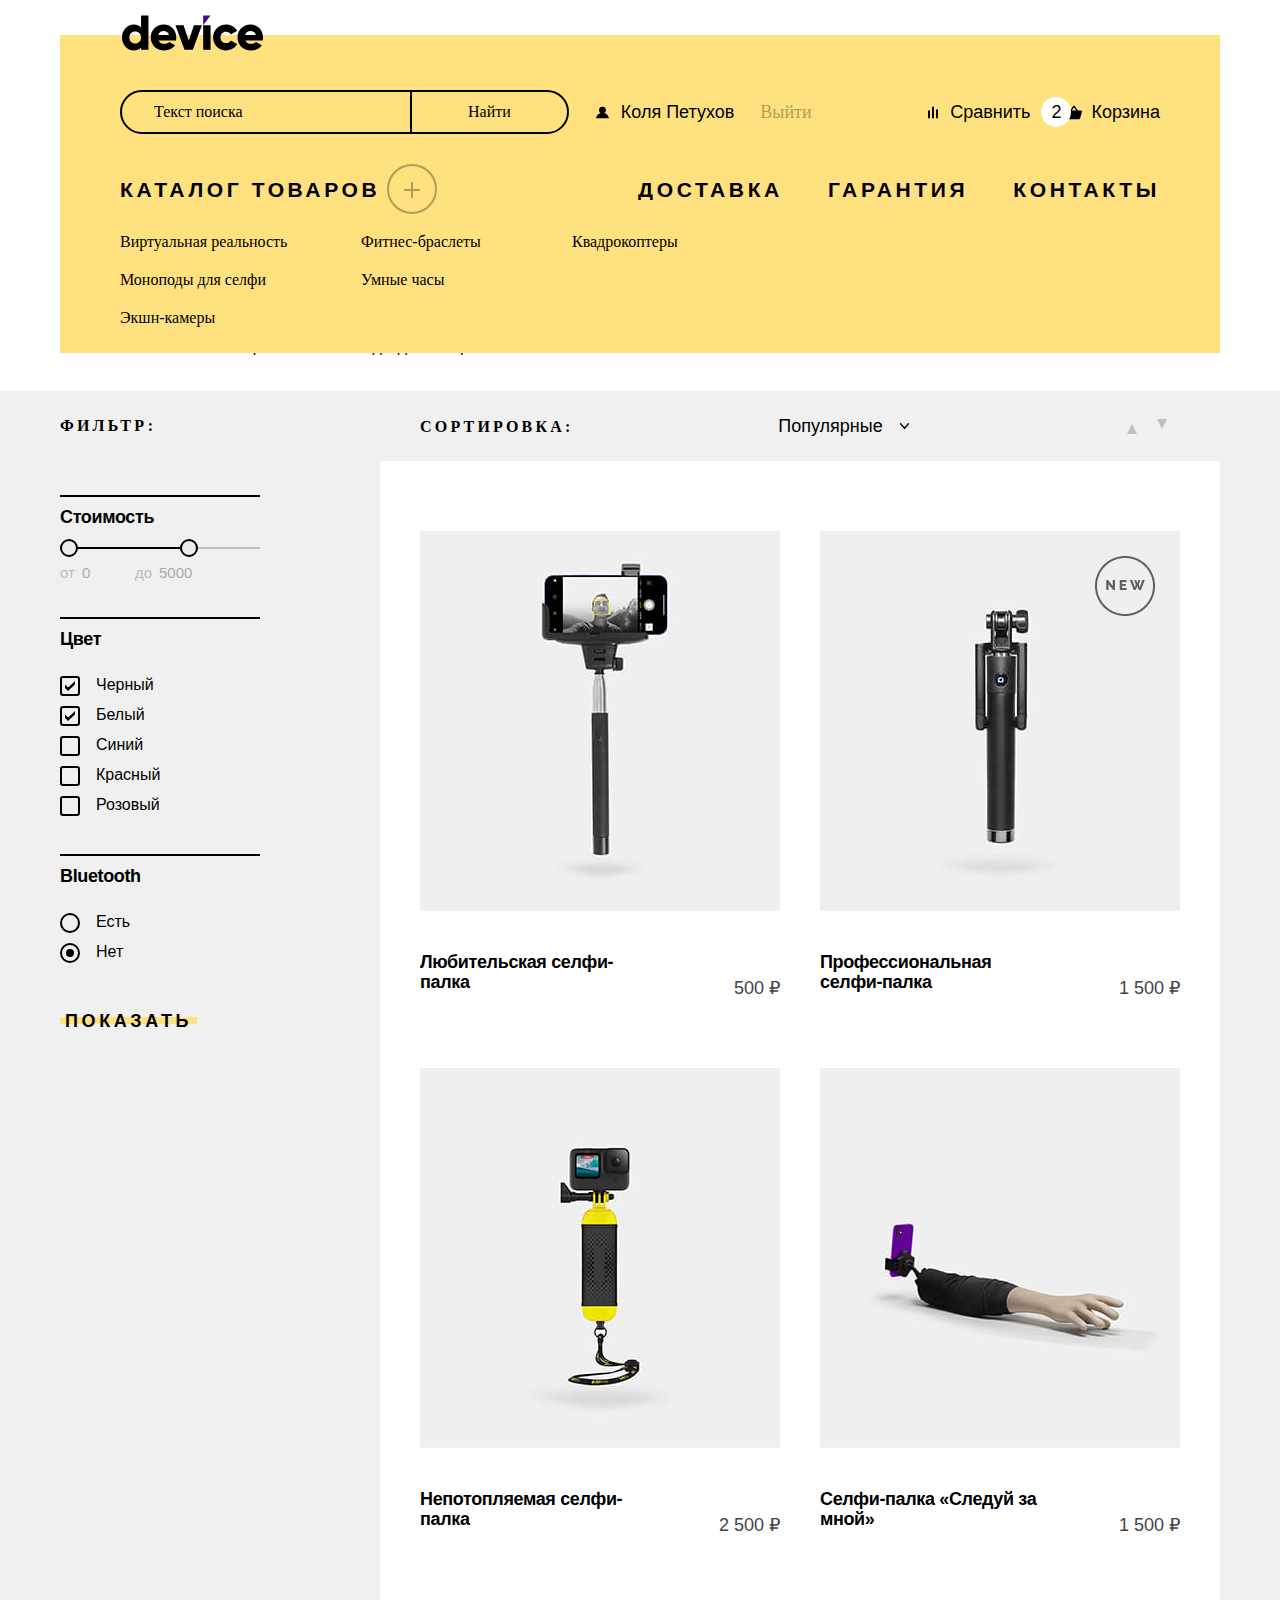
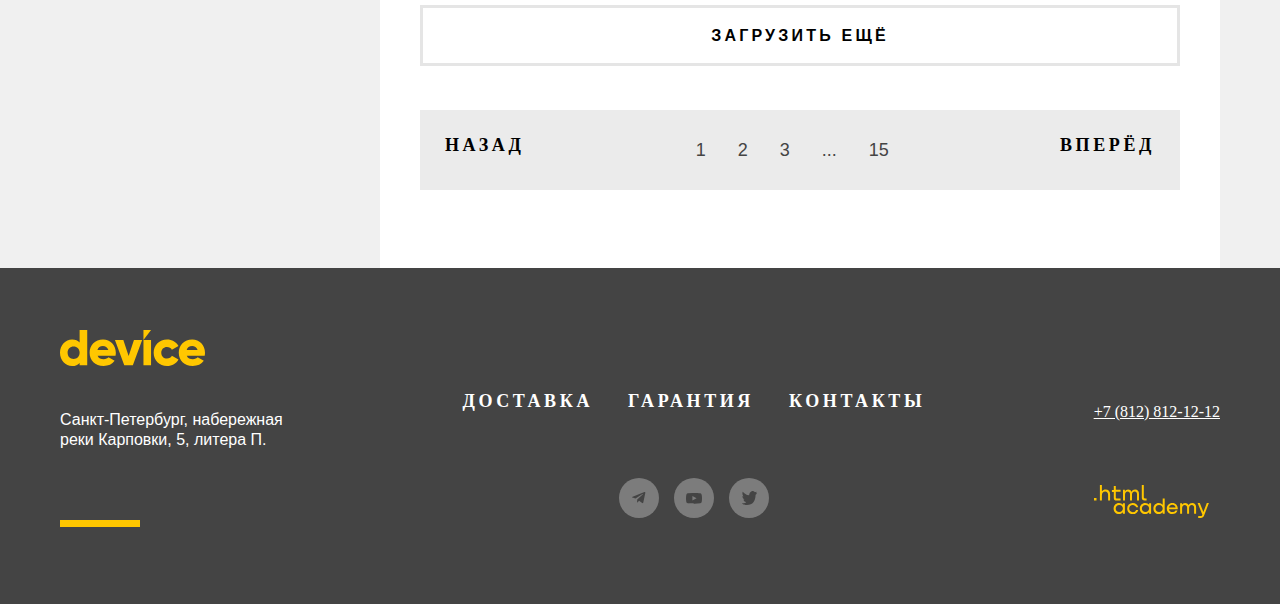
==== commit e147760b: "Добавляет в разметку подкаталог" ====
--- a/catalog.html
+++ b/catalog.html
@@ -47,7 +47,23 @@
         <h2 class="visually-hidden">Подменю</h2>
         <ul class="header-catalog-list">
           <li class="header-catalog-item">
-            <a class="header-info-link" href="#">Каталог товаров</a>
+            <a class="header-info-link" href="#">
+              <h3 class="header-catalog-title">Каталог товаров</h3>
+            </a>
+            <ul class="subcatalog">
+              <li class="subcatalog-item">
+                <a href="#" class="subcatalog-link">Виртуальная реальность</a>
+                <a href="#" class="subcatalog-link">Моноподы для cелфи</a>
+                <a href="#" class="subcatalog-link">Экшн-камеры</a>
+              </li>
+              <li class="subcatalog-item">
+                <a href="#" class="subcatalog-link">Фитнес-браслеты</a>
+                <a href="#" class="subcatalog-link">Умные часы</a>
+              </li>
+              <li class="subcatalog-item">
+                <a href="#" class="subcatalog-link">Квадрокоптеры</a>
+              </li>
+            </ul>
           </li>
           <li class="header-catalog-item header-catalog-item-button">
             <a href="#" class="button header-catalog-list-button"></a>
@@ -347,25 +363,23 @@
             <li class="social-item">
               <a href="https://t.me/htmlacademy" class="social-link">
                 <span class="visually-hidden">Телеграмм</span>
-                <svg class="social-img" aria-hidden="true" focusable="false" width="40" height="40" viewBox="0 0 40 40" fill="currentColor"
-                  xmlns="http://www.w3.org/2000/svg">
+                <svg class="social-img" aria-hidden="true" focusable="false" width="40" height="40" viewBox="0 0 40 40"
+                  fill="currentColor" xmlns="http://www.w3.org/2000/svg">
                   <circle cx="20" cy="20" r="20" fill="#fff" fill-opacity=".3" />
                   <path
-                    d="m25.44 14.07-11.82 4.56c-.8.33-.8.78-.14.98l3.03.94 7.02-4.43c.33-.2.64-.09.39.13l-5.7 5.13-.2 3.13c.3 0 .44-.14.61-.3l1.48-1.44 3.06 2.27c.57.31.97.15 1.12-.53l2-9.48c.21-.83-.3-1.2-.85-.96Z"
-                     />
+                    d="m25.44 14.07-11.82 4.56c-.8.33-.8.78-.14.98l3.03.94 7.02-4.43c.33-.2.64-.09.39.13l-5.7 5.13-.2 3.13c.3 0 .44-.14.61-.3l1.48-1.44 3.06 2.27c.57.31.97.15 1.12-.53l2-9.48c.21-.83-.3-1.2-.85-.96Z" />
                 </svg>
               </a>
             </li>
             <li class="social-item">
               <a href="https://www.youtube.com/user/htmlacademyru" class="social-link">
                 <span class="visually-hidden">Youtube</span>
-                <svg class="social-img" aria-hidden="true" focusable="false" width="40" height="40" viewBox="0 0 40 40" fill="currentColor"
-                  xmlns="http://www.w3.org/2000/svg">
+                <svg class="social-img" aria-hidden="true" focusable="false" width="40" height="40" viewBox="0 0 40 40"
+                  fill="currentColor" xmlns="http://www.w3.org/2000/svg">
                   <circle cx="20" cy="20" r="20" fill="#fff" fill-opacity=".3" />
                   <g clip-path="url(#a)">
                     <path
-                      d="M27.67 16.67a1.97 1.97 0 0 0-1.41-1.34C25.01 15 20 15 20 15a51.1 51.1 0 0 0-6.26.32 1.96 1.96 0 0 0-1.41 1.35 19.4 19.4 0 0 0-.33 3.67c0 1.22.1 2.45.33 3.66.09.32.27.61.51.85.25.23.56.4.9.5 1.27.32 6.26.32 6.26.32 2.09.02 4.18-.08 6.26-.31.34-.09.65-.26.9-.5.24-.23.42-.52.5-.84.24-1.21.35-2.44.34-3.67.02-1.23-.1-2.46-.33-3.68Zm-9.27 5.95v-4.57l4.18 2.29-4.18 2.28Z"
-                       />
+                      d="M27.67 16.67a1.97 1.97 0 0 0-1.41-1.34C25.01 15 20 15 20 15a51.1 51.1 0 0 0-6.26.32 1.96 1.96 0 0 0-1.41 1.35 19.4 19.4 0 0 0-.33 3.67c0 1.22.1 2.45.33 3.66.09.32.27.61.51.85.25.23.56.4.9.5 1.27.32 6.26.32 6.26.32 2.09.02 4.18-.08 6.26-.31.34-.09.65-.26.9-.5.24-.23.42-.52.5-.84.24-1.21.35-2.44.34-3.67.02-1.23-.1-2.46-.33-3.68Zm-9.27 5.95v-4.57l4.18 2.29-4.18 2.28Z" />
                   </g>
                   <defs>
                     <clipPath id="a">
@@ -378,11 +392,11 @@
             <li class="social-item">
               <a href="https://twitter.com/htmlacademy_ru" class="social-link">
                 <span class="visually-hidden">Twitter</span>
-                <svg class="social-img" aria-hidden="true" focusable="false" width="40" height="40" viewBox="0 0 40 40" fill="currentColor" xmlns="http://www.w3.org/2000/svg">
+                <svg class="social-img" aria-hidden="true" focusable="false" width="40" height="40" viewBox="0 0 40 40"
+                  fill="currentColor" xmlns="http://www.w3.org/2000/svg">
                   <circle cx="20" cy="20" r="20" fill="#fff" fill-opacity=".3" />
                   <path
-                    d="M22.7 13.16c1.5-.5 2.6.3 3.2 1.1.5-.2 1.1-.4 1.7-.6 0 .8-.5 1.4-.8 1.6.7.2 1.2-.4 1.2-.4-.1.9-.9 1.7-1.4 1.9-.2 6.3-2.8 10.4-8.9 10.3h-.4c-.3 0-3.7-.4-4.3-1.8 2 .2 3.4-.4 4.1-1.1-.8-.3-2.4-.4-2.6-2.8.3.2.5.3 1.1.2-1.1-.8-2.3-1.5-2.2-3.5.3.3.9.5 1.2.4-.6-.2-1.8-3.1-.8-4.6 1.6 1.7 3.3 3.4 6.3 3.5.2-2.1 1-3.5 2.6-4.2Z"
-                    />
+                    d="M22.7 13.16c1.5-.5 2.6.3 3.2 1.1.5-.2 1.1-.4 1.7-.6 0 .8-.5 1.4-.8 1.6.7.2 1.2-.4 1.2-.4-.1.9-.9 1.7-1.4 1.9-.2 6.3-2.8 10.4-8.9 10.3h-.4c-.3 0-3.7-.4-4.3-1.8 2 .2 3.4-.4 4.1-1.1-.8-.3-2.4-.4-2.6-2.8.3.2.5.3 1.1.2-1.1-.8-2.3-1.5-2.2-3.5.3.3.9.5 1.2.4-.6-.2-1.8-3.1-.8-4.6 1.6 1.7 3.3 3.4 6.3 3.5.2-2.1 1-3.5 2.6-4.2Z" />
                 </svg>
               </a>
             </li>
--- a/styles/styles.css
+++ b/styles/styles.css
@@ -435,6 +435,7 @@
 
 .header-catalog-info {
   display: flex;
+  z-index: 2;
 }
 
 .header-catalog-list,
@@ -457,6 +458,50 @@
 
 .header-catalog-list {
   margin-right: auto;
+}
+
+.subcatalog {
+  display: flex;
+  position: absolute;
+  background-color: #ffe17f;
+  left: -60px;
+  list-style: none;
+  margin: 0;
+  padding: 0;
+  padding-top: 33px;
+  padding-bottom: 26px;
+  padding-left: 60px;
+  width: 1160px;
+}
+
+.subcatalog-item:first-child {
+  margin-right: 30px;
+}
+
+.subcatalog-item {
+  display: flex;
+  flex-direction: column;
+  min-width: 211px;
+}
+
+.subcatalog-link {
+  font-family: 'Rubik';
+  font-style: normal;
+  font-weight: 400;
+  font-size: 16px;
+  line-height: 18px;
+  text-decoration: none;
+  text-transform: none;
+  color: #000000;
+  letter-spacing: 0;
+}
+
+.subcatalog-link:not(:last-child) {
+  margin-bottom: 20px;
+}
+
+.header-catalog-item {
+  position: relative;
 }
 
 .header-catalog-item:not(:last-child) {
@@ -1036,7 +1081,7 @@
   margin: 0;
 }
 
-.social-item:not(:last-child){
+.social-item:not(:last-child) {
   margin-right: 15px;
 }
 
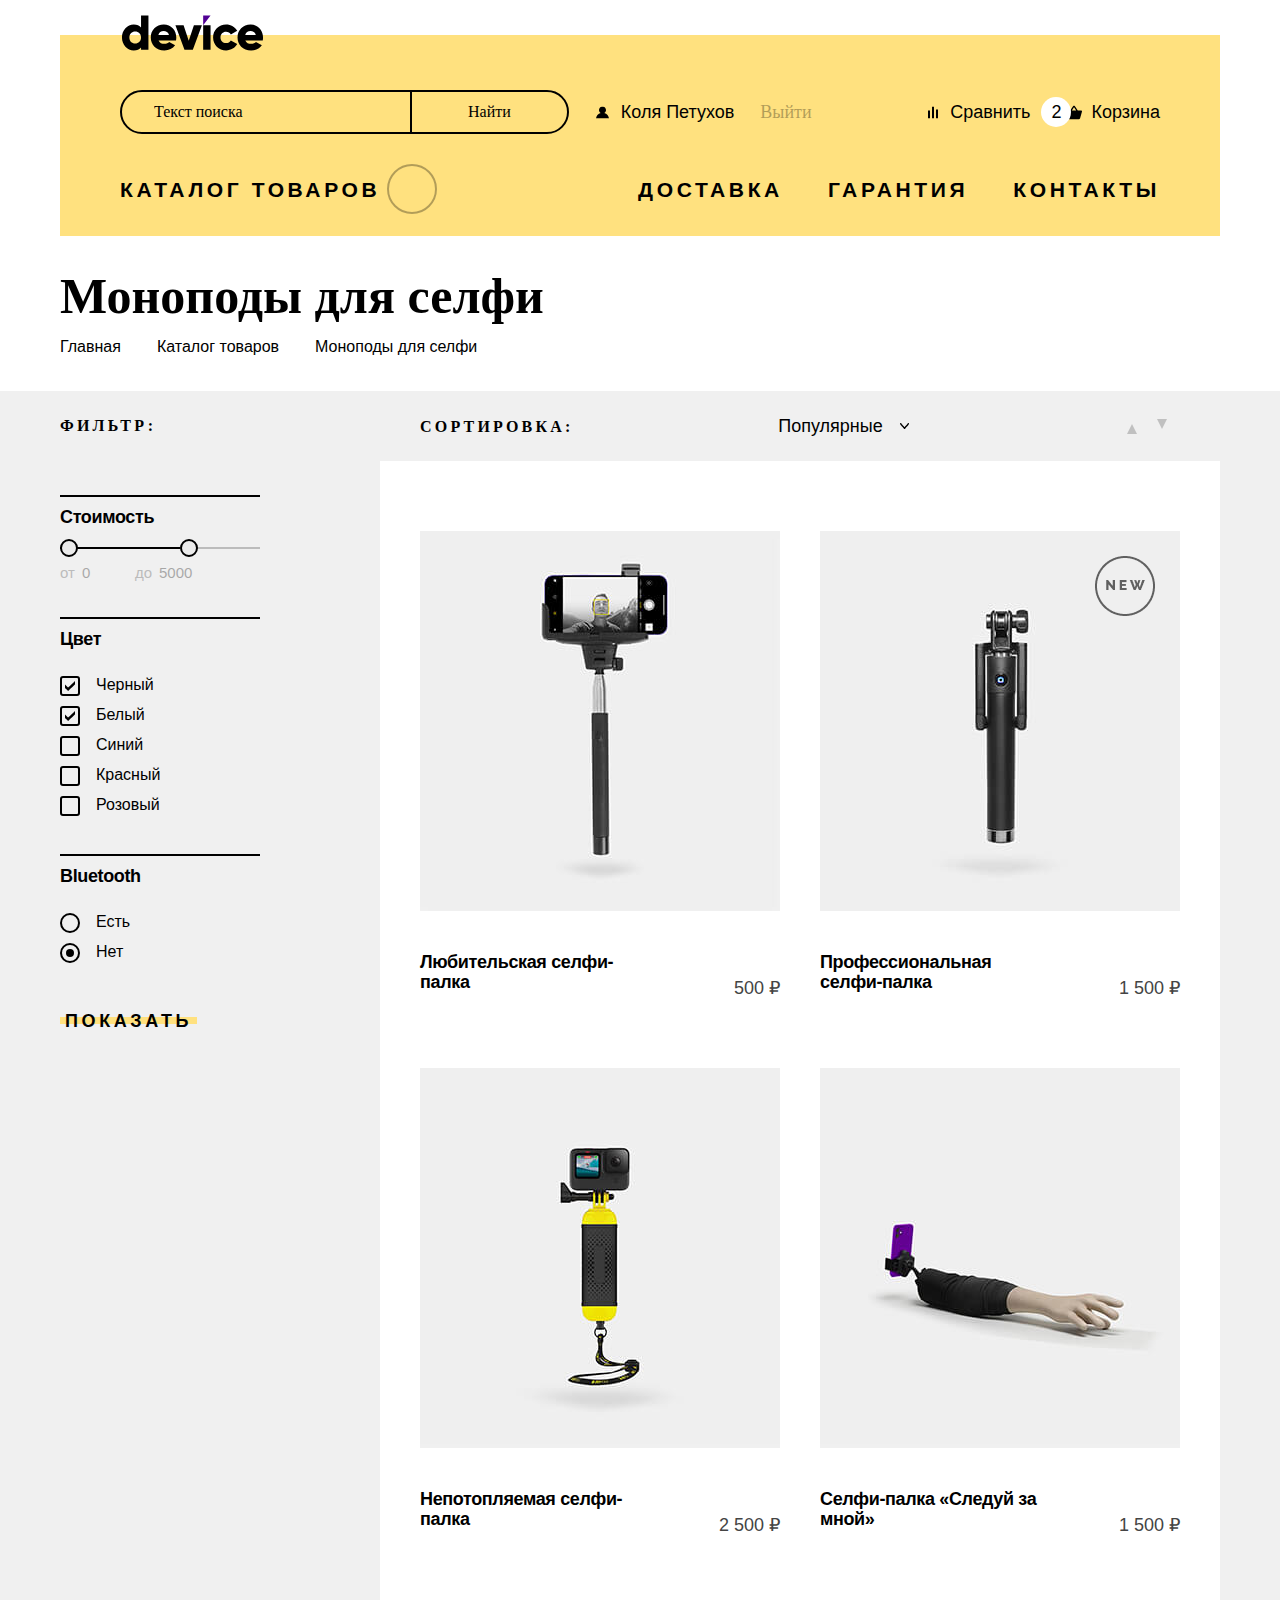
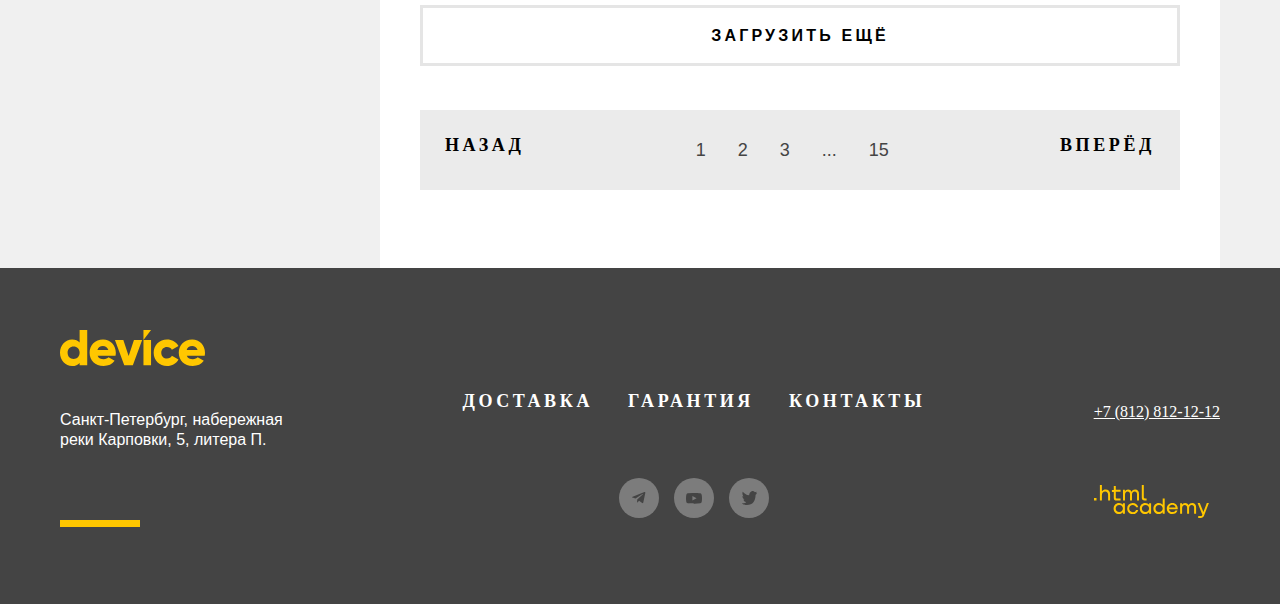
==== commit 529de20f: "Добавляет поповер корзины" ====
--- a/catalog.html
+++ b/catalog.html
@@ -46,8 +46,8 @@
       <div class="header-catalog-info">
         <h2 class="visually-hidden">Подменю</h2>
         <ul class="header-catalog-list">
-          <li class="header-catalog-item">
-            <a class="header-info-link" href="#">
+          <li class="header-catalog-item header-subcatalog-item">
+            <a class="header-info-link subcatalog-info-link" href="#">
               <h3 class="header-catalog-title">Каталог товаров</h3>
             </a>
             <ul class="subcatalog">
--- a/styles/styles.css
+++ b/styles/styles.css
@@ -114,26 +114,14 @@
   opacity: 0.3;
 }
 
-.header-catalog-list-button::after {
-  content: "";
-  position: absolute;
-  top: 24px;
-  transform: translateY(-50%);
-  left: 22px;
-  width: 2px;
-  height: 16px;
-  background-color: #000000;
-}
-
-.header-catalog-list-button::before {
-  content: "";
-  position: absolute;
-  top: 23px;
-  left: 23px;
-  transform: translateX(-50%);
-  width: 16px;
-  height: 2px;
-  background-color: #000000;
+.button-close-basket {
+  position: absolute;
+  top: 20px;
+  right: -40px;
+  width: 10px;
+  height: 10px;
+  background-image: url("../images/icon/white-cross.svg");
+  background-repeat: no-repeat;
 }
 
 .regular-button {
@@ -433,9 +421,89 @@
   border-radius: 50%;
 }
 
+.popover {
+  display: block;
+  position: absolute;
+  top: 40px;
+  right: -72px;
+  background-color: #000000;
+  width: 320px;
+  padding-bottom: 20px;
+
+}
+
+.popover::before {
+  content: "";
+  position: absolute;
+  border: 8px solid transparent;
+  border-bottom: 10px solid #000000;
+  top: -18px;
+  left: 50%;
+}
+
+.popover-basket {
+  display: block;
+  z-index: 2;
+}
+
+.popover-basket-form {
+  display: flex;
+  flex-wrap: wrap;
+  font-size: 16px;
+  line-height: 20px;
+  color: #ffffff;
+}
+
+.basket-list {
+  list-style: none;
+  margin: 0;
+  padding: 0;
+}
+
+.basket-item {
+  display: flex;
+  position: relative;
+  padding: 20px;
+  align-items: center;
+}
+
+.basket-item:not(:last-child)::after {
+  content: "";
+  position: absolute;
+  bottom: 0;
+  left: 0;
+  width: 320px;
+  height: 1px;
+  background-color: #ffffff;
+  opacity: 0.1;
+}
+
+.basket-img-wrapper {
+  margin-right: 23px;
+}
+
+.basket-description {
+  margin: 0;
+  width: 155px;
+}
+
+.basket-total {
+  display: flex;
+  justify-content: space-between;
+  width: 100%;
+  padding: 0 20px;
+  background-color: #1a1a1a;
+  margin-bottom: 20px;
+}
+
+.open-basket {
+  padding: 15px 25px;
+  background-color: #ffffff;
+  margin: 0 auto;
+}
+
 .header-catalog-info {
   display: flex;
-  z-index: 2;
 }
 
 .header-catalog-list,
@@ -458,10 +526,19 @@
 
 .header-catalog-list {
   margin-right: auto;
+  z-index: 2;
 }
 
 .subcatalog {
-  display: flex;
+  display: none;
+}
+
+.subcatalog-info-link {
+  padding-bottom: 30px;
+}
+
+.subcatalog {
+  display: none;
   position: absolute;
   background-color: #ffe17f;
   left: -60px;
@@ -485,7 +562,7 @@
 }
 
 .subcatalog-link {
-  font-family: 'Rubik';
+  font-family: "Rubik";
   font-style: normal;
   font-weight: 400;
   font-size: 16px;
@@ -519,6 +596,7 @@
 .header-info-link {
   text-decoration: none;
   color: inherit;
+  padding: 15px 0;
 }
 
 .main-index {}
@@ -610,6 +688,7 @@
 }
 
 .gallery-feature-list {
+  display: flex;
   margin: 0;
   padding: 0;
   list-style: none;
@@ -620,14 +699,17 @@
   line-height: 30px;
 }
 
-.gallery-feature-value p {
-  margin: 0;
+.gallery-feature-value {
+  font-family: "Rubik";
+  font-style: normal;
+  font-weight: 400;
   font-size: 36px;
+  line-height: 30px;
   margin-bottom: 12px;
   color: #000000;
 }
 
-.gallery-feature-text p {
+.gallery-feature-description {
   margin: 0;
 }
 
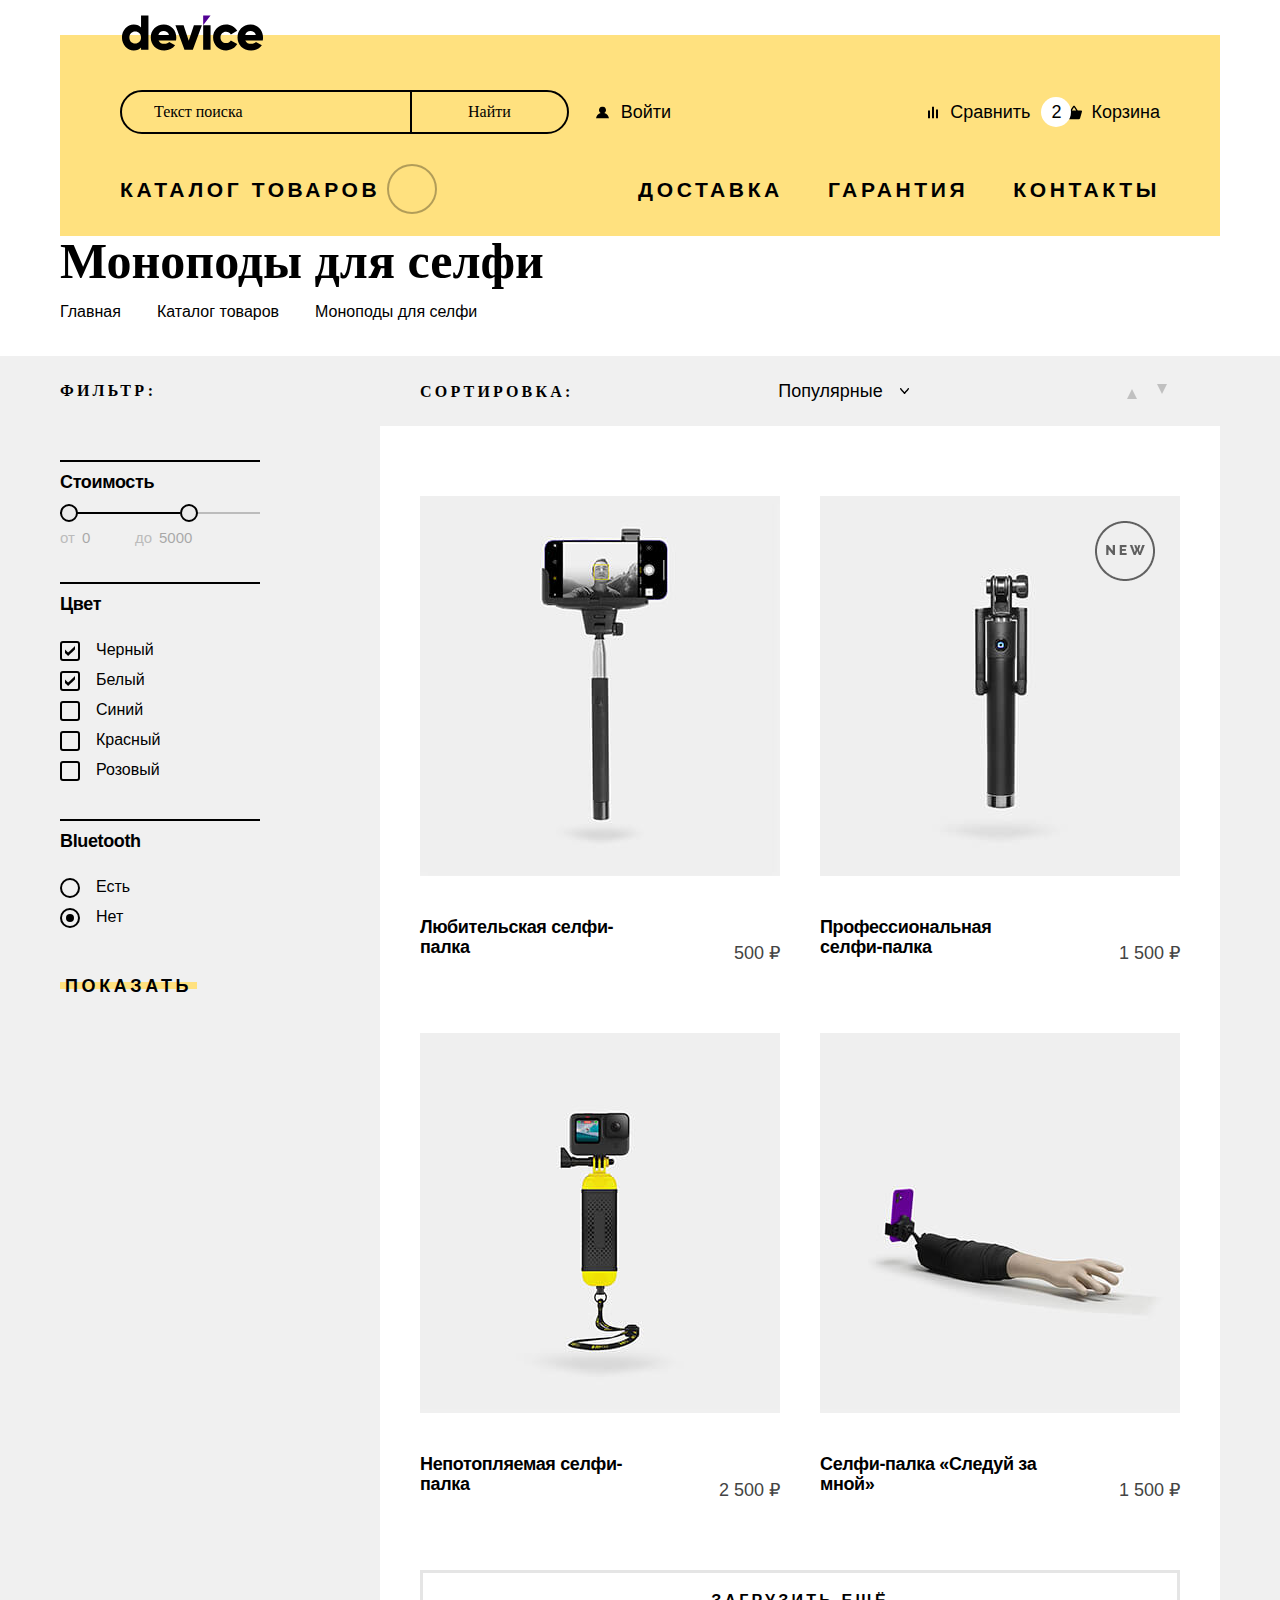
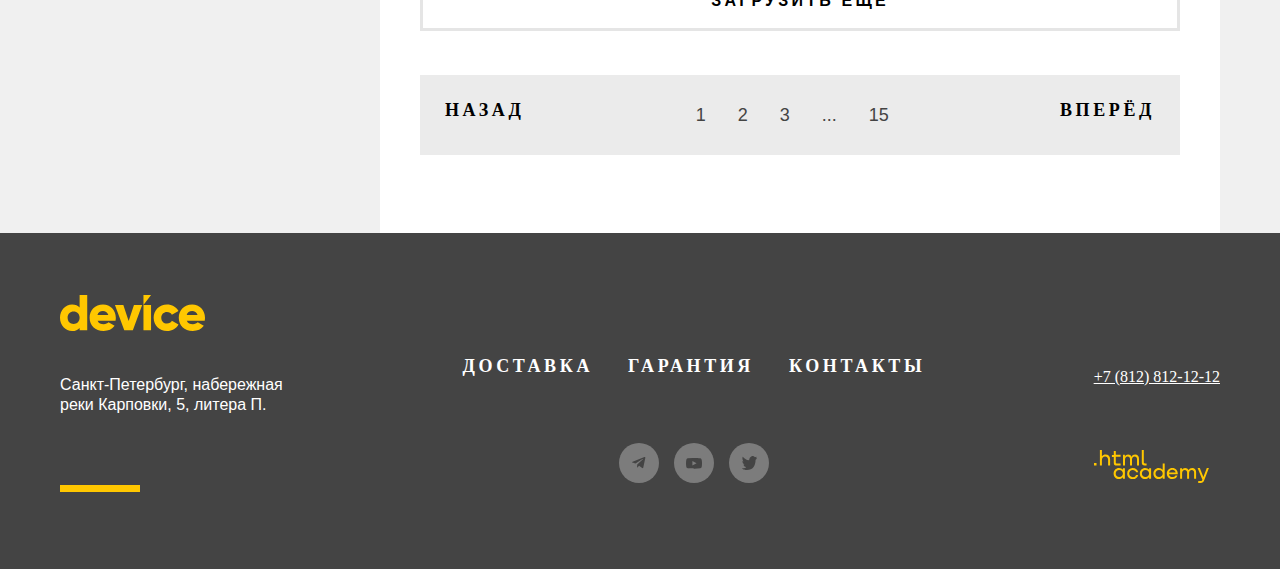
==== commit 7328bf82: "Добавляет модальное окно и тултип" ====
--- a/catalog.html
+++ b/catalog.html
@@ -9,7 +9,7 @@
   </head>
 
   <body>
-    <header class="page-header page-header-catalog container">
+    <header class="page-header container">
       <h1 class="visually-hidden">device</h1>
       <a href="index.html" class="page-header-logo">
         <div class="header-logo-wrapper">
@@ -24,21 +24,49 @@
         </form>
         <nav class="navigation">
           <ul class="navigation-list navigation-list-user">
-            <li class="navigtion-item navigation-login">
-              <a href="#" class="navigation-link navigation-link-login">Коля Петухов</a>
-            </li>
             <li class="navigtion-item">
+              <a href="#" class="navigation-link navigation-link-login">Войти</a>
+            </li>
+            <li class="navigtion-item visually-hidden">
               <button class="button button-exit">Выйти</button>
             </li>
           </ul>
           <ul class="navigation-list">
-            <li class="navigtion-item">
+            <li class="navigtion-item navigtion-item-compare">
               <a href="#" class="navigation-link navigtion-link-compare">Сравнить</a>
             </li>
             <li class="navigtion-item navigtion-item-basket">
               <a href="#" class="navigation-link navigation-link-basket">
                 <span class="basket-counter">2</span>
                 Корзина</a>
+              <div class="popover popover-basket">
+                <h2 class="visually-hidden">Корзина</h2>
+                <form action="https://echo.htmlacademy.ru/" method="post" class="popover-basket-form">
+                  <ol class="basket-list">
+                    <li class="basket-item">
+                      <div class="basket-img-wrapper">
+                        <img class="basket-image" width="39" height="43" src="images/product-card/selfie-regular.jpg"
+                          alt="Любительская селфи-палка.">
+                      </div>
+                      <p class="basket-description">Любительская селфи-палка</p>
+                      <button class="button button-close-basket" type="button"></button>
+                    </li>
+                    <li class="basket-item">
+                      <div class="basket-img-wrapper">
+                        <img class="basket-image" width="39" height="43" src="images/product-card/selfie-regular.jpg"
+                          alt="Любительская селфи-палка.">
+                      </div>
+                      <p class="basket-description">Любительская селфи-палка</p>
+                      <button class="button button-close-basket" type="button"></button>
+                    </li>
+                  </ol>
+                  <div class="basket-total">
+                    <p class="basket-total-product-count">Товаров: 2</p>
+                    <p class="basket-total-product-price">Сумма: 2000 ₽</p>
+                  </div>
+                  <a href="#" class="button open-basket">Открыть корзину</a>
+                </form>
+              </div>
             </li>
           </ul>
         </nav>
@@ -47,7 +75,7 @@
         <h2 class="visually-hidden">Подменю</h2>
         <ul class="header-catalog-list">
           <li class="header-catalog-item header-subcatalog-item">
-            <a class="header-info-link subcatalog-info-link" href="#">
+            <a class="header-info-link subcatalog-info-link" href="catalog.html">
               <h3 class="header-catalog-title">Каталог товаров</h3>
             </a>
             <ul class="subcatalog">
--- a/styles/styles.css
+++ b/styles/styles.css
@@ -301,6 +301,13 @@
   margin-bottom: 44px;
 }
 
+.button-less,
+.button-more {
+  width: 60px;
+  height: 60px;
+  background-color: #f0f0f0;
+}
+
 .page-header {
   display: flex;
   flex-direction: column;
@@ -422,27 +429,32 @@
 }
 
 .popover {
+
+  position: absolute;
+
+
+}
+
+.popover::before {
+  content: "";
+  position: absolute;
+  border: 8px solid transparent;
+  border-bottom: 10px solid #000000;
+  top: -18px;
+  left: 50%;
+}
+
+.popover-basket {
+  display: none;
+}
+
+.navigtion-item-basket:hover .popover-basket {
   display: block;
-  position: absolute;
   top: 40px;
   right: -72px;
   background-color: #000000;
   width: 320px;
   padding-bottom: 20px;
-
-}
-
-.popover::before {
-  content: "";
-  position: absolute;
-  border: 8px solid transparent;
-  border-bottom: 10px solid #000000;
-  top: -18px;
-  left: 50%;
-}
-
-.popover-basket {
-  display: block;
   z-index: 2;
 }
 
@@ -1522,3 +1534,156 @@
   text-transform: uppercase;
   color: #000000;
 }
+
+.modal-container {
+  display: flex;
+  position: fixed;
+  top: 0;
+  right: 0;
+  width: 100%;
+  height: 100%;
+  z-index: 2;
+  background-color: rgba(240, 240, 240, 0.9);
+  ;
+}
+
+.modal-container-close {}
+
+.modal {
+  position: relative;
+  margin: auto;
+  background-color: #ffffff;
+  border: 10px solid #000000;
+
+}
+
+.modal-delivery {
+  width: 920px;
+  padding: 72px 70px;
+}
+
+.modal-title {
+  font-family: 'Raleway';
+  font-style: normal;
+  font-weight: 800;
+  font-size: 50px;
+  line-height: 50px;
+  margin: 0;
+  margin-bottom: 42px;
+  color: #000000;
+}
+
+.modal-form {
+  display: flex;
+  flex-wrap: wrap;
+}
+
+.field-group {
+  display: flex;
+  flex-direction: column;
+  margin: 0;
+}
+
+.field-group-form-name,
+.field-group-form-email {
+  width: 360px;
+}
+
+.field-group-form-name {
+  margin-right: 40px;
+  margin-bottom: 42px;
+}
+
+.field-group-form-description {
+  width: 540px;
+  margin-right: 40px;
+  margin-bottom: 42px;
+}
+
+.field-group-form-delivery-count {
+  width: 180px;
+}
+
+.product-delivery-count {
+  width: 60px;
+  height: 60px;
+  padding: 20px 25px;
+  text-align: center;
+}
+
+.field-title {
+  font-weight: 700;
+  font-size: 18px;
+  line-height: 20px;
+  letter-spacing: -0.02em;
+  color: #000000;
+  margin-bottom: 14px;
+}
+
+.field {
+  font-family: "Rubik";
+  font-style: normal;
+  font-weight: 400;
+  font-size: 16px;
+  line-height: 20px;
+  background-color: #f0f0f0;
+  border: none;
+  padding: 20px 20px;
+}
+
+.modal-delivery-button-wrapper {
+  display: flex;
+}
+
+.field-group {}
+
+.field-group-form-delivery-count {}
+
+.field-title {}
+
+.form-labele-icone {}
+
+.tooltip {
+  position: absolute;
+}
+
+.tooltip-toggle {
+  width: 26px;
+  height: 26px;
+  background-color: transparent;
+  border: none;
+}
+
+.tooltip-icon {}
+
+.tooltip-text {
+  display: none;
+  position: absolute;
+  top: 40px;
+  left: -110px;
+  width: 200px;
+  background-color: #000000;
+  color: #ffffff;
+  font-weight: 400;
+  font-size: 16px;
+  line-height: 20px;
+  padding: 19px;
+}
+
+.tooltip-text::before {
+  content: "";
+  position: absolute;
+  border: 8px solid transparent;
+  border-bottom: 10px solid #000000;
+  top: -17px;
+  left: 61%;
+}
+
+.tooltip-toggle:hover + .tooltip-text,
+.tooltip-toggle:focus + .tooltip-text {
+  display: block;
+}
+
+.field-subtitle-name {}
+
+.field-subtitle-email {}
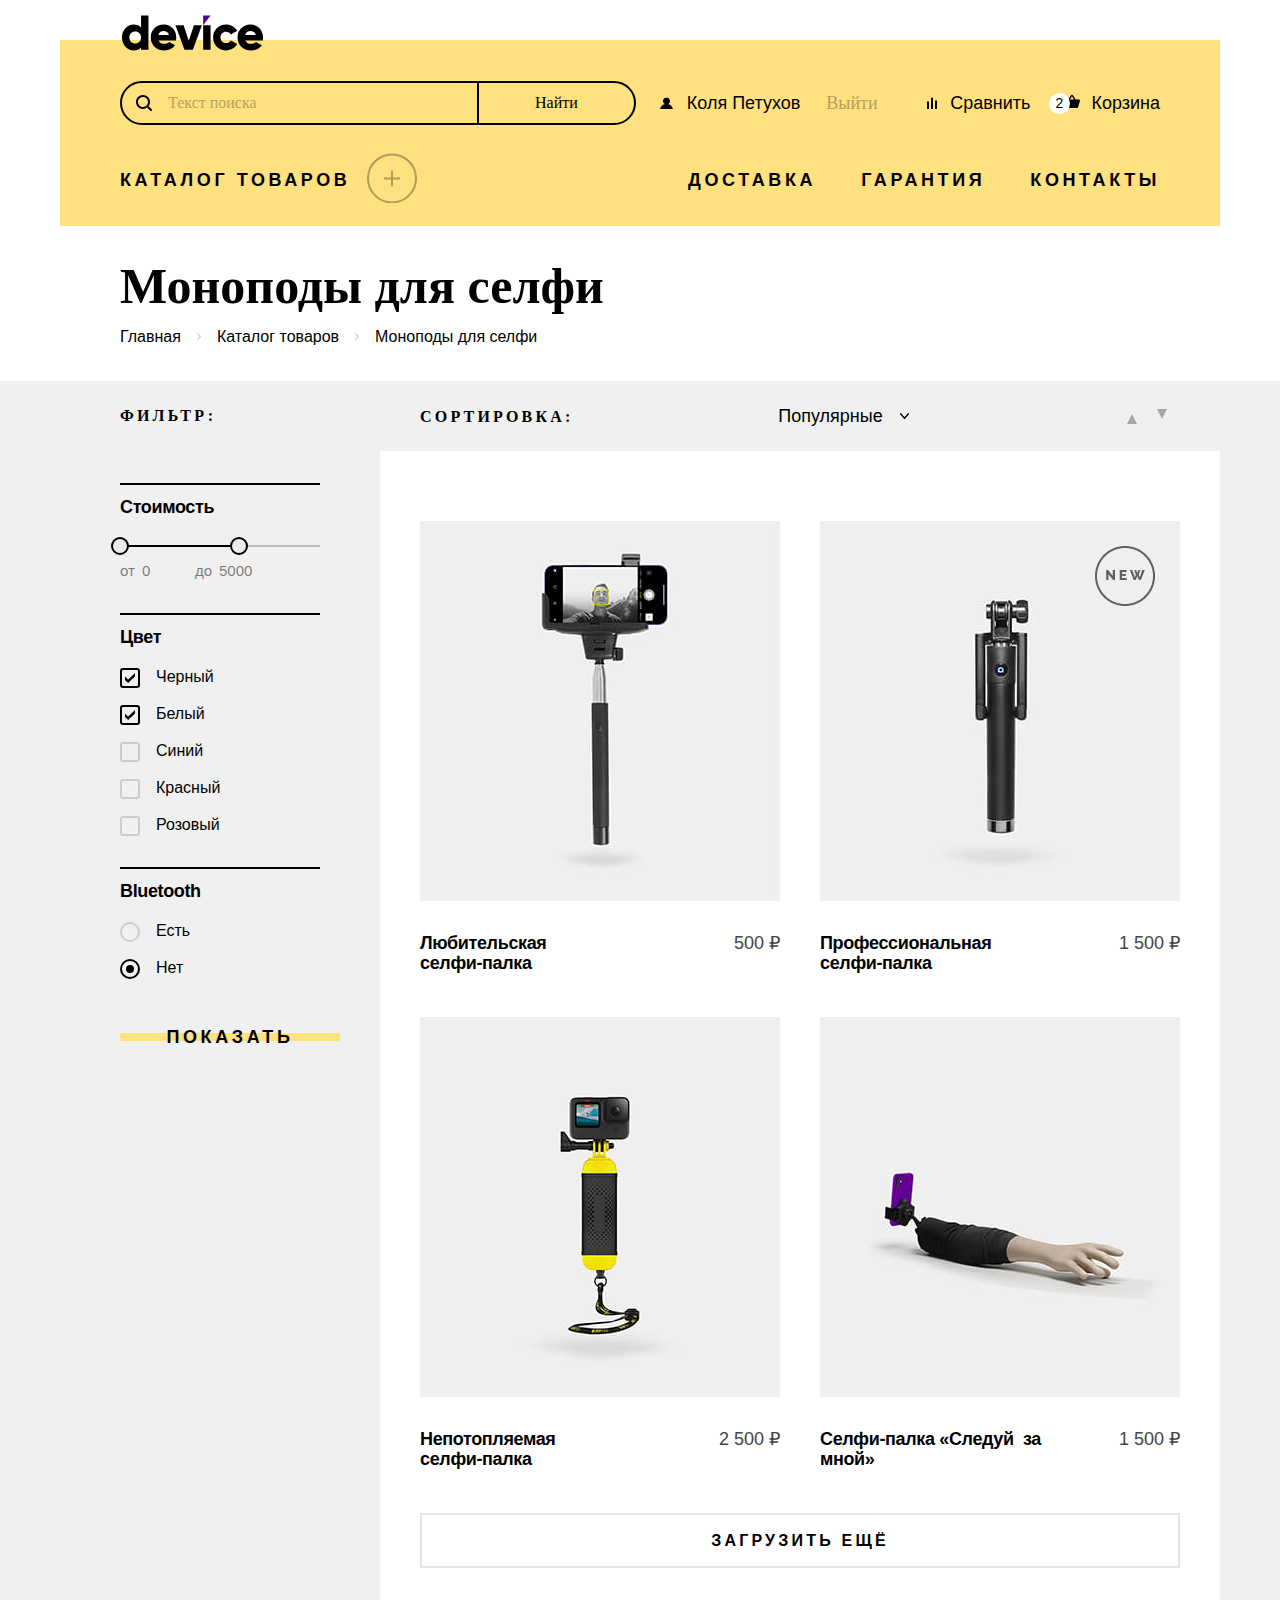
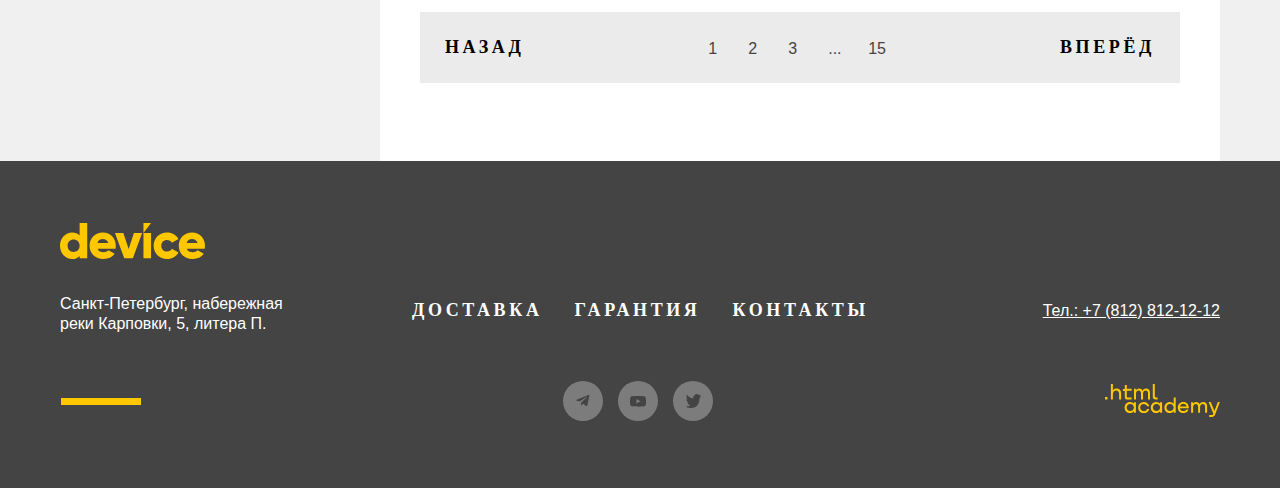
==== commit 9f41e0c9: "Добавляет правки в соответствии с PP" ====
--- a/catalog.html
+++ b/catalog.html
@@ -9,33 +9,34 @@
   </head>
 
   <body>
-    <header class="page-header container">
+    <header class="page-header page-header-catalog container">
       <h1 class="visually-hidden">device</h1>
       <a href="index.html" class="page-header-logo">
         <div class="header-logo-wrapper">
-          <img width="145" height="36" src="images/logo-header.svg" alt="Логотип.">
+          <img class="header-logo" width="145" height="36" src="images/logo-header.svg" alt="Логотип.">
         </div>
       </a>
       <div class="header-top">
         <form class="header-form" action="https://echo.htmlacademy.ru/" method="get">
-          <label class="visually-hidden">Поиск</label>
-          <input class="header-form-search" type="text" placeholder="Текст поиска">
+          <label class="header-search-wrapper" aria-label="Поиск">
+            <input class="header-form-search" type="text" id="header-form-search" placeholder="Текст поиска">
+          </label>
           <button class="button header-form-button" type="button">Найти</button>
         </form>
         <nav class="navigation">
           <ul class="navigation-list navigation-list-user">
-            <li class="navigtion-item">
-              <a href="#" class="navigation-link navigation-link-login">Войти</a>
-            </li>
-            <li class="navigtion-item visually-hidden">
-              <button class="button button-exit">Выйти</button>
+            <li class="navigation-item">
+              <a href="#" class="navigation-link navigation-link-login">Коля Петухов</a>
+            </li>
+            <li class="navigation-item">
+              <a class="button-exit">Выйти</a>
             </li>
           </ul>
           <ul class="navigation-list">
-            <li class="navigtion-item navigtion-item-compare">
+            <li class="navigation-item navigation-item-compare">
               <a href="#" class="navigation-link navigtion-link-compare">Сравнить</a>
             </li>
-            <li class="navigtion-item navigtion-item-basket">
+            <li class="navigation-item navigation-item-basket">
               <a href="#" class="navigation-link navigation-link-basket">
                 <span class="basket-counter">2</span>
                 Корзина</a>
@@ -44,20 +45,24 @@
                 <form action="https://echo.htmlacademy.ru/" method="post" class="popover-basket-form">
                   <ol class="basket-list">
                     <li class="basket-item">
-                      <div class="basket-img-wrapper">
-                        <img class="basket-image" width="39" height="43" src="images/product-card/selfie-regular.jpg"
-                          alt="Любительская селфи-палка.">
+                      <div class="basket-item-content" tabindex="0">
+                        <div class="basket-img-wrapper">
+                          <img class="basket-image" width="39" height="43" src="images/product-card/selfie-regular.jpg"
+                            alt="Любительская селфи-палка.">
+                        </div>
+                        <p class="basket-description">Любительская селфи-палка</p>
                       </div>
-                      <p class="basket-description">Любительская селфи-палка</p>
-                      <button class="button button-close-basket" type="button"></button>
+                      <button class="button-close-basket" type="button"></button>
                     </li>
                     <li class="basket-item">
-                      <div class="basket-img-wrapper">
-                        <img class="basket-image" width="39" height="43" src="images/product-card/selfie-regular.jpg"
-                          alt="Любительская селфи-палка.">
+                      <div class="basket-item-content" tabindex="0">
+                        <div class="basket-img-wrapper">
+                          <img class="basket-image" width="39" height="43" src="images/product-card/selfie-regular.jpg"
+                            alt="Любительская селфи-палка.">
+                        </div>
+                        <p class="basket-description">Любительская селфи-палка</p>
                       </div>
-                      <p class="basket-description">Любительская селфи-палка</p>
-                      <button class="button button-close-basket" type="button"></button>
+                      <button class="button-close-basket" type="button"></button>
                     </li>
                   </ol>
                   <div class="basket-total">
@@ -75,9 +80,7 @@
         <h2 class="visually-hidden">Подменю</h2>
         <ul class="header-catalog-list">
           <li class="header-catalog-item header-subcatalog-item">
-            <a class="header-info-link subcatalog-info-link" href="catalog.html">
-              <h3 class="header-catalog-title">Каталог товаров</h3>
-            </a>
+            <a class="header-info-link subcatalog-info-link" href="catalog.html">Каталог товаров</a>
             <ul class="subcatalog">
               <li class="subcatalog-item">
                 <a href="#" class="subcatalog-link">Виртуальная реальность</a>
@@ -93,25 +96,16 @@
               </li>
             </ul>
           </li>
-          <li class="header-catalog-item header-catalog-item-button">
-            <a href="#" class="button header-catalog-list-button"></a>
-          </li>
         </ul>
         <ul class="header-info-list">
           <li class="header-info-item">
-            <a href="#" class="header-info-link header-catalog-title">
-              <h3 class="header-catalog-title">Доставка</h3>
-            </a>
+            <a href="#" class="header-info-link header-catalog-title">Доставка</a>
           </li>
           <li class="header-info-item">
-            <a href="#" class="header-info-link header-catalog-title">
-              <h3 class="header-catalog-title">Гарантия</h3>
-            </a>
+            <a href="#" class="header-info-link header-catalog-title">Гарантия</a>
           </li>
           <li class="header-info-item">
-            <a href="#" class="header-info-link header-catalog-title">
-              <h3 class="header-catalog-title">Контакты</h3>
-            </a>
+            <a href="#" class="header-info-link header-catalog-title">Контакты</a>
           </li>
         </ul>
       </div>
@@ -146,7 +140,7 @@
                 <div class="range-wrapper">
                   <div class="range">
                     <div class="range-scale">
-                      <div style="width:120px; left:0;" class=" range-bar">
+                      <div style="left:6px; width:104px;" class=" range-bar">
                         <button class="range-toggle toggle-min" type="button">
                           <span class="visually-hidden">Изменить минимальную цену.</span>
                         </button>
@@ -158,18 +152,18 @@
                   </div>
                 </div>
                 <div class="range-wrapper-inputs">
-                  <label class="catalog-filter-range">
+                  <label class="catalog-filter-range" tabindex="0">
                     от
                     <input class="range-input" type="number" value="0" name="min-price">
                   </label>
-                  <label class="catalog-filter-range">
+                  <label class="catalog-filter-range" tabindex="0">
                     до
                     <input class="range-input" type="number" value="5000" name="max-price">
                   </label>
                 </div>
               </fieldset>
               <fieldset class="catalog-filter-group">
-                <legend class="catalog-filter-title">Цвет</legend>
+                <legend class="catalog-filter-title catalog-filter-title-color">Цвет</legend>
                 <ul class="catalog-filter-list">
                   <li class="catalog-filter-item">
                     <label class="control">
@@ -219,9 +213,9 @@
                 </ul>
               </fieldset>
               <fieldset class="catalog-filter-group">
-                <legend class="catalog-filter-title">Bluetooth</legend>
+                <legend class="catalog-filter-title catalog-filter-title-bluetooth">Bluetooth</legend>
                 <ul class="catalog-filter-list">
-                  <li class="ctalog-filter-item">
+                  <li class="catalog-filter-item">
                     <label class="control">
                       <input class="control-input  visually-hidden" type="radio" name="Bluetooth" value="yes">
                       <span class="control-mark">
@@ -230,7 +224,7 @@
                       Есть
                     </label>
                   </li>
-                  <li class="ctalog-filter-item">
+                  <li class="catalog-filter-item">
                     <label class="control">
                       <input class="control-input  visually-hidden" type="radio" name="Bluetooth" value="no" checked>
                       <span class="control-mark">
@@ -254,76 +248,78 @@
                   </select>
                 </div>
                 <div class="sort-button-wrapper">
-                  <button class="button sort-button sort-button-up" type="button">
+                  <button class="sort-button sort-button-up" type="button">
                     <span class="visually-hidden">Вверх</span>
                   </button>
-                  <button class="button sort-button sort-button-down" type="button">
+                  <button class="sort-button sort-button-down" type="button">
                     <span class="visually-hidden">Вниз</span>
                   </button>
                 </div>
               </div>
               <ul class="product-list">
-                <li class="product-card">
+                <li class="product-card" tabindex="0">
                   <div class="product-card-wrapper">
-                    <a href="#" class="product-card-link">
-                      <h3 class="product-card-title">Любительская
+                    <a href="#" class="product-card-link-descrition">
+                      <h3 class="product-card-title">Любительская <br>
                         селфи-палка</h3>
                     </a>
                     <p class="price">500 ₽</p>
                   </div>
                   <a href="#" class="product-card-link">
                     <div class="product-image-wrapper">
-                      <img width="360" height="380" src="images/product-card/selfie-regular.jpg" alt="Любительская
+                      <img class="product-image" width="360" height="380" src="images/product-card/selfie-regular.jpg"
+                        alt="Любительская
                 селфи-палка.">
                     </div>
                   </a>
-                  <a href="#" class="button  regular-button">Подробнее</a>
+                  <a href="#" class="button product-card-button">Подробнее</a>
                 </li>
-                <li class="product-card product-card-new">
+                <li class="product-card product-card-new" tabindex="0">
                   <div class="product-card-wrapper">
-                    <a href="#" class="product-card-link">
+                    <a href="#" class="product-card-link-descrition">
                       <h3 class="product-card-title">Профессиональная селфи-палка</h3>
                     </a>
                     <p class="price">1 500 ₽</p>
                   </div>
                   <a href="#" class="product-card-link">
                     <div class="product-image-wrapper">
-                      <img width="360" height="380" src="images/product-card/selfie-proffesionale.jpg"
-                        alt="Профессиональная селфи-палка.">
+                      <img class="product-image" width="360" height="380"
+                        src="images/product-card/selfie-proffesionale.jpg" alt="Профессиональная селфи-палка.">
                     </div>
                   </a>
-                  <a href="#" class="button  regular-button">Подробнее</a>
+                  <a href="#" class="button product-card-button">Подробнее</a>
+                </li>
+                <li class="product-card" tabindex="0">
+                  <div class="product-card-wrapper">
+                    <a href="#" class="product-card-link-descrition">
+                      <h3 class="product-card-title">Непотопляемая <br>
+                        селфи-палка</h3>
+                    </a>
+                    <p class="price">2 500 ₽</p>
+                  </div>
+                  <a href="#" class="product-card-link">
+                    <div class="product-image-wrapper">
+                      <img class="product-image" width="360" height="380"
+                        src="images/product-card/underwater-selfie.jpg" alt="Непотопляемая
+                селфи-палка.">
+                    </div>
+                  </a>
+                  <a href="#" class="button product-card-button">Подробнее</a>
                 </li>
                 <li class="product-card">
                   <div class="product-card-wrapper">
-                    <a href="#" class="product-card-link">
-                      <h3 class="product-card-title">Непотопляемая
-                        селфи-палка</h3>
+                    <a href="#" class="product-card-link-descrition">
+                      <h3 class="product-card-title">Селфи-палка «Следуй &nbsp;за мной»</h3>
                     </a>
-                    <p class="price">2 500 ₽</p>
+                    <p class="price">1 500 ₽</p>
                   </div>
                   <a href="#" class="product-card-link">
                     <div class="product-image-wrapper">
-                      <img width="360" height="380" src="images/product-card/underwater-selfie.jpg" alt="Непотопляемая
-                селфи-палка.">
-                    </div>
-                  </a>
-                  <a href="#" class="button  regular-button">Подробнее</a>
-                </li>
-                <li class="product-card">
-                  <div class="product-card-wrapper">
-                    <a href="#" class="product-card-link">
-                      <h3 class="product-card-title">Селфи-палка «Следуй за мной»</h3>
-                    </a>
-                    <p class="price">1 500 ₽</p>
-                  </div>
-                  <a href="#" class="product-card-link">
-                    <div class="product-image-wrapper">
-                      <img width="360" height="380" src="images/product-card/selfie-hand.jpg"
+                      <img class="product-image" width="360" height="380" src="images/product-card/selfie-hand.jpg"
                         alt="Селфи-палка «Следуй за мной» - в форме человеческой руки.">
                     </div>
                   </a>
-                  <a href="#" class="button  regular-button">Подробнее</a>
+                  <a href="#" class="button product-card-button">Подробнее</a>
                 </li>
               </ul>
               <a href="#" class="button show-more-button">Загрузить ещё</a>
@@ -369,7 +365,7 @@
           <h2 class="visually-hidden">Адрес</h2>
           <a href="index.html" class="logo-footer">
             <div class="footer-logo-wrapper">
-              <img width="145" height="36" src="images/logo-footer.svg" alt="Логотип.">
+              <img class="footer-logo-image" width="145" height="36" src="images/logo-footer.svg" alt="Логотип.">
             </div>
           </a>
           <p class="footer-adress-text">Санкт-Петербург, набережная реки Карповки, 5, литера П.</p>
@@ -393,7 +389,7 @@
                 <span class="visually-hidden">Телеграмм</span>
                 <svg class="social-img" aria-hidden="true" focusable="false" width="40" height="40" viewBox="0 0 40 40"
                   fill="currentColor" xmlns="http://www.w3.org/2000/svg">
-                  <circle cx="20" cy="20" r="20" fill="#fff" fill-opacity=".3" />
+                  <circle class="social-img-circle" cx="20" cy="20" r="20" fill="currentColor" />
                   <path
                     d="m25.44 14.07-11.82 4.56c-.8.33-.8.78-.14.98l3.03.94 7.02-4.43c.33-.2.64-.09.39.13l-5.7 5.13-.2 3.13c.3 0 .44-.14.61-.3l1.48-1.44 3.06 2.27c.57.31.97.15 1.12-.53l2-9.48c.21-.83-.3-1.2-.85-.96Z" />
                 </svg>
@@ -404,7 +400,7 @@
                 <span class="visually-hidden">Youtube</span>
                 <svg class="social-img" aria-hidden="true" focusable="false" width="40" height="40" viewBox="0 0 40 40"
                   fill="currentColor" xmlns="http://www.w3.org/2000/svg">
-                  <circle cx="20" cy="20" r="20" fill="#fff" fill-opacity=".3" />
+                  <circle class="social-img-circle" cx="20" cy="20" r="20" fill="currentColor" />
                   <g clip-path="url(#a)">
                     <path
                       d="M27.67 16.67a1.97 1.97 0 0 0-1.41-1.34C25.01 15 20 15 20 15a51.1 51.1 0 0 0-6.26.32 1.96 1.96 0 0 0-1.41 1.35 19.4 19.4 0 0 0-.33 3.67c0 1.22.1 2.45.33 3.66.09.32.27.61.51.85.25.23.56.4.9.5 1.27.32 6.26.32 6.26.32 2.09.02 4.18-.08 6.26-.31.34-.09.65-.26.9-.5.24-.23.42-.52.5-.84.24-1.21.35-2.44.34-3.67.02-1.23-.1-2.46-.33-3.68Zm-9.27 5.95v-4.57l4.18 2.29-4.18 2.28Z" />
@@ -420,9 +416,9 @@
             <li class="social-item">
               <a href="https://twitter.com/htmlacademy_ru" class="social-link">
                 <span class="visually-hidden">Twitter</span>
-                <svg class="social-img" aria-hidden="true" focusable="false" width="40" height="40" viewBox="0 0 40 40"
-                  fill="currentColor" xmlns="http://www.w3.org/2000/svg">
-                  <circle cx="20" cy="20" r="20" fill="#fff" fill-opacity=".3" />
+                <svg class="social-img" width="40" height="40" viewBox="0 0 40 40" fill="currentColor"
+                  xmlns="http://www.w3.org/2000/svg">
+                  <circle class="social-img-circle" cx="20" cy="20" r="20" fill="currentColor" />
                   <path
                     d="M22.7 13.16c1.5-.5 2.6.3 3.2 1.1.5-.2 1.1-.4 1.7-.6 0 .8-.5 1.4-.8 1.6.7.2 1.2-.4 1.2-.4-.1.9-.9 1.7-1.4 1.9-.2 6.3-2.8 10.4-8.9 10.3h-.4c-.3 0-3.7-.4-4.3-1.8 2 .2 3.4-.4 4.1-1.1-.8-.3-2.4-.4-2.6-2.8.3.2.5.3 1.1.2-1.1-.8-2.3-1.5-2.2-3.5.3.3.9.5 1.2.4-.6-.2-1.8-3.1-.8-4.6 1.6 1.7 3.3 3.4 6.3 3.5.2-2.1 1-3.5 2.6-4.2Z" />
                 </svg>
@@ -432,11 +428,13 @@
         </section>
         <section class="footer-telephone">
           <h2 class="visually-hidden">Контактный номер</h2>
-          <a class="contacts-phone footer-phone" href="tel:+7(812)812-12-12">+7 (812) 812-12-12</a>
+          <a class="footer-phone" href="tel:+7(812)812-12-12">Тел.: +7 (812) 812-12-12</a>
           <a href="https://htmlacademy.ru/" class="copyright-link">
-            <div class="copyright-wrapper">
-              <img width="115" height="33" src="images/htmlacademy-logo.svg" alt="Логотип html Academy.">
-            </div>
+            <svg aria-hidden="true" focusable="false" width="115" height="33" viewBox="0 0 115 33" fill="currentColor"
+              xmlns="http://www.w3.org/2000/svg">
+              <path
+                d="M0 12.9v2.6h2.5v-2.6H0Zm11.6-8.4c-1.6 0-2.8.7-3.6 1.7h-.1V0h-2v15.5h2v-5.3c0-2.1 1.3-3.6 3.3-3.6 1.8 0 2.9 1.4 2.9 3.2v5.7h2V9.4c.1-3-1.8-4.9-4.5-4.9Zm15 .3h-4.8V1.1h-2v3.8h-1.9v2h1.9v6c0 1.7 1 2.7 2.7 2.7h4.1v-2h-3.7c-.7 0-1.1-.4-1.1-1.1V6.8h4.8v-2Zm14.5-.2c-1.6 0-2.9.8-3.5 2.1h-.1c-.6-1.2-1.8-2.1-3.4-2.1-1.4 0-2.5.8-3.1 1.8h-.1V4.8H29v10.6h2V10c0-2 1-3.5 2.6-3.5 1.5 0 2.4 1 2.4 2.6v6.3h2V9.8c0-2.4 1.4-3.3 2.6-3.3 1.5 0 2.4 1 2.4 2.6v6.3h2V8.9c.1-2.5-1.4-4.3-3.9-4.3Zm6.7 8.1c0 1.7 1 2.7 2.8 2.7h2v-2h-1.7c-.7 0-1.1-.4-1.1-1.1V0h-2v12.7Zm-18.9 7c-.9-1.1-2.2-1.8-3.9-1.8-3.1 0-5.4 2.3-5.4 5.6s2.3 5.6 5.4 5.6c1.8 0 3-.8 3.8-1.9h.1v1.6h2V18.2h-2v1.5Zm-3.6 7.4c-2.2 0-3.6-1.6-3.6-3.6s1.4-3.6 3.6-3.6 3.6 1.6 3.6 3.6c0 1.9-1.4 3.6-3.6 3.6ZM44.2 22c-.5-2.4-2.6-4.1-5.4-4.1a5.4 5.4 0 0 0-5.6 5.6c0 3.1 2.2 5.6 5.6 5.6 2.8 0 4.9-1.8 5.4-4.2h-2.1a3.4 3.4 0 0 1-3.3 2.3c-2.2 0-3.6-1.6-3.6-3.6s1.4-3.6 3.6-3.6c1.6 0 2.8 1 3.3 2.2h2.1V22Zm10.9-2.3c-.9-1.1-2.2-1.8-3.9-1.8-3.1 0-5.4 2.3-5.4 5.6s2.3 5.6 5.4 5.6c1.8 0 3-.8 3.8-1.9h.1v1.6h2V18.2h-2v1.5Zm-3.6 7.4c-2.2 0-3.6-1.6-3.6-3.6s1.4-3.6 3.6-3.6 3.6 1.6 3.6 3.6c0 1.9-1.5 3.6-3.6 3.6Zm17.2-7.3c-.9-1.1-2.2-1.9-3.9-1.9-3.1 0-5.4 2.3-5.4 5.6s2.2 5.6 5.4 5.6c1.7 0 3-.8 3.8-1.8h.1v1.5h2V13.4h-2v6.4Zm-3.6 7.3c-2.2 0-3.6-1.6-3.6-3.6s1.4-3.6 3.6-3.6 3.6 1.6 3.6 3.6c-.1 2-1.5 3.6-3.6 3.6Zm13.2-9.2c-3.3 0-5.5 2.5-5.5 5.6 0 3 2.1 5.6 5.5 5.6 2.5 0 4.5-1.3 5.2-3.6h-2.1c-.5 1-1.6 1.6-3 1.6-1.9 0-3.3-1.3-3.4-2.9h8.8c.2-3.6-2-6.3-5.5-6.3Zm0 1.9c1.7 0 3 1 3.3 2.6h-6.5c.3-1.5 1.5-2.6 3.2-2.6Zm19.9-1.9c-1.6 0-2.9.8-3.6 2h-.1c-.6-1.2-1.8-2-3.4-2-1.4 0-2.5.7-3.1 1.8v-1.5h-1.9v10.6h2v-5.4c0-2 1-3.4 2.6-3.5 1.5 0 2.4 1 2.4 2.6v6.3h2v-5.6c0-2.4 1.4-3.3 2.6-3.3 1.5 0 2.4 1 2.4 2.6v6.3h2v-6.5c.1-2.6-1.4-4.4-3.9-4.4Zm11.2 9.1-3.6-8.9h-2.2l4.8 11.6c-.3.9-.7 1.2-1.7 1.2h-2.5v2h2.5c1.8 0 2.8-.8 3.5-2.6l4.7-12.2h-2.1l-3.4 8.9Z" />
+            </svg>
           </a>
         </section>
       </div>
--- a/styles/styles.css
+++ b/styles/styles.css
@@ -60,7 +60,8 @@
 }
 
 .button {
-  display: block;
+  display: inline-block;
+  min-height: 40px;
   font-family: "Raleway", Arial, Helvetica, sans-serif;
   font-style: normal;
   font-weight: 800;
@@ -74,9 +75,26 @@
   border: none;
   color: #000000;
   margin: 0;
-  padding: 0;
+  padding: 10px 5px;
   background-color: transparent;
 }
+
+.regular-button {
+  background: linear-gradient(to bottom, transparent 16px, #ffe17f 16px, #ffe17f 24px, transparent 20px);
+}
+
+.regular-button:hover {
+  background-color: #ffe17f;
+}
+
+.regular-button:active {
+  background: #ffc700;
+}
+
+.regular-button:focus {
+  outline: 2px solid #af4fff;
+}
+
 
 .header-form-button {
   font-family: "Rubik";
@@ -93,6 +111,38 @@
   letter-spacing: normal;
 }
 
+.header-form-button:focus {
+  outline: none;
+}
+
+.header-form-button::before {
+  content: "";
+  position: absolute;
+  top: 0;
+  right: 0;
+  width: 160px;
+  height: 100%;
+}
+
+.header-form-button:focus:before {
+  outline: 2px solid #af4fff;
+  outline-offset: 2px;
+}
+
+.header-form-button:hover {
+  background-color: #000000;
+  color: #ffffff;
+}
+
+.header-form-button:active {
+  opacity: 0.3;
+}
+
+.header-form-button:disabled {
+  opacity: 0.3;
+  cursor: not-allowed;
+}
+
 .button-exit {
   font-family: "Rubik";
   font-style: normal;
@@ -105,29 +155,32 @@
   letter-spacing: 0;
 }
 
-.header-catalog-list-button {
-  position: relative;
-  width: 50px;
-  height: 50px;
-  border-radius: 50%;
-  border: 2px solid #000000;
-  opacity: 0.3;
-}
-
 .button-close-basket {
-  position: absolute;
-  top: 20px;
-  right: -40px;
+  padding: 0;
   width: 10px;
   height: 10px;
   background-image: url("../images/icon/white-cross.svg");
   background-repeat: no-repeat;
-}
-
-.regular-button {
-  padding: 10px 5px;
-  align-self: self-start;
-  background: linear-gradient(to bottom, transparent 16px, #ffe17f 15px, #ffe17f 23px, transparent 23px);
+  background-color: transparent;
+  border: none;
+  align-self: flex-start;
+}
+
+.button-close-basket:focus {
+  outline: 2px solid #af4fff;
+  outline-offset: 2px;
+}
+
+.button-close-basket:hover {
+  opacity: 0.3;
+}
+
+.button-close-basket:active {
+  opacity: 0.6;
+}
+
+.tab-button {
+  min-width: 160px;
 }
 
 .slider-paginator-button {
@@ -140,43 +193,72 @@
   cursor: pointer;
 }
 
+.slider-paginator-button::before {
+  content: "";
+  position: absolute;
+  width: 12px;
+  height: 12px;
+  top: 15px;
+  left: 0;
+  background-color: transparent;
+}
+
+.slider-paginator-button:hover {
+  opacity: 0.6;
+}
+
+.slider-paginator-button:active {
+  opacity: 0.3;
+}
+
+.slider-paginator-button:focus::before {
+  outline: 2px solid #af4fff;
+  outline-offset: 2px;
+}
+
+.slider-paginator-button:focus {
+  outline: none;
+}
+
+.slider-paginator-button:disabled {
+  opacity: 0.1;
+}
+
 .slider-paginator-button-active {
   background-color: #000000;
 }
 
 .slider-controls-button {
   position: relative;
-  width: 20px;
-  height: 60px;
-}
-
-.slider-controls-button::before {
-  content: "";
-  position: absolute;
-  top: 8px;
-  width: 2px;
-  height: 25px;
-  background-color: #000000;
-  transform: rotate(28deg);
-}
-
-.slider-controls-button::after {
-  content: "";
-  position: absolute;
-  bottom: 5px;
-  width: 2px;
-  height: 25px;
-  background-color: #000000;
-  transform: rotate(333deg);
+  top: 2px;
+  left: 3px;
+}
+
+.slider-controls-button:hover {
+  opacity: 0.6;
+}
+
+.slider-controls-button:active {
+  opacity: 0.3;
+}
+
+.slider-controls-button:focus {
+  outline: 2px solid #af4fff;
+}
+
+.slider-controls-prev {
+  transform: rotate(180deg);
 }
 
 .slider-controls-next {
-  transform: rotate(180deg);
+  top: 0;
 }
 
 .info-link-active {}
 
 .delivery-button {
+  display: flex;
+  justify-content: space-between;
   font-family: "Raleway";
   font-style: normal;
   font-weight: 800;
@@ -185,41 +267,30 @@
   text-align: center;
   letter-spacing: 0.2em;
   text-transform: uppercase;
-  width: 910px;
-  padding: 40px 0;
+  width: 100%;
+  padding: 0;
   margin: 0 auto;
   background-color: #f0f0f0;
 }
 
-.delivery-button::before {
-  content: "";
-  position: absolute;
-  top: 0;
-  left: 0;
-  width: 125px;
-  height: 100px;
-  background-color: #ffe17f;
-  background-image: url("../images/icon/delivery-car.svg");
-  background-repeat: no-repeat;
-  background-position: center;
-}
-
-.delivery-button::after {
-  content: "";
-  position: absolute;
-  top: 0;
-  right: 0;
-  width: 125px;
-  height: 100px;
-  background-color: #f0f0f0;
-  background-image: url("../images/icon/delivery-info.png");
-  background-repeat: no-repeat;
-  background-position: center;
-}
-
 .subscribe {
-  padding: 18px 39px;
+  padding: 16px 35px;
   border: 3px solid #c4c4c4;
+}
+
+.subscribe:hover {
+  background-color: #000000;
+  border-color: #000000;
+  color: #ffffff;
+}
+
+.subscribe:active {
+  opacity: 0.3;
+}
+
+.subscribe:focus {
+  outline: 2px solid #af4fff;
+  outline-offset: 2px;
 }
 
 .range-toggle {
@@ -235,70 +306,104 @@
   cursor: pointer;
 }
 
-.toggle-min {}
+.range-toggle::after {
+  content: "";
+  position: absolute;
+  top: -2px;
+  left: -2px;
+  width: 18px;
+  height: 18px;
+}
+
+.range-toggle:focus {
+  outline: none;
+}
+
+.range-toggle:focus::after {
+  outline: 2px solid #af4fff;
+}
+
+.range-toggle:hover {
+  border-color: rgba(0, 0, 0, 0.5);
+}
+
+.range-toggle:active {
+  background-color: #000000;
+}
+
+.toggle-min {
+  left: -15px;
+}
 
 .toggle-max {
-  left: 120px;
-}
-
-.control-input[type="checkbox"]:checked + .control-mark {
-  background-image: url("../images/icon/checked.png");
-  background-repeat: no-repeat;
-  background-position: 3px;
-}
-
-.control-input[type="radio"]:checked + .control-mark::after {
-  content: "";
-  position: absolute;
-  width: 8px;
-  height: 8px;
-  background-color: #000000;
-  border-radius: 50%;
-  top: 4px;
-  left: 4px;
-}
-
-.product-card .button {
-  display: none;
-  position: absolute;
-  top: 42%;
-  left: 50%;
-  transform: translateX(-50%);
+  left: 104px;
 }
 
 .sort-button {
   position: relative;
   width: 30px;
   height: 30px;
-}
-
-.sort-button::after {
+  background-color: transparent;
+  border: none;
+  padding: 0;
+  cursor: pointer;
+}
+
+.sort-button-up::after {
   content: "";
   position: absolute;
   border: 5px solid transparent;
-  opacity: 0.2;
-}
-
-.sort-button-up::after {
-  border-bottom: 10px solid #000000;
+  border-bottom: 10px solid rgba(0, 0, 0, 1);
+  opacity: 0.3;
   top: 25%;
   left: 25%;
 }
 
 .sort-button-down::after {
-  border-top: 10px solid #000000;
+  content: "";
+  position: absolute;
+  border: 5px solid transparent;
+  border-top: 10px solid rgba(0, 0, 0, 1);
+  opacity: 0.3;
   top: 25%;
   left: 25%;
 }
 
+.sort-button-up:hover::after,
+.sort-button-down:hover::after {
+  opacity: 0.6;
+}
+
+.sort-button-up:active::after,
+.sort-button-down:active:after {
+  opacity: 1;
+}
+
+.sort-button:focus {
+  outline: 2px solid #af4fff;
+}
+
 .show-more-button {
   width: 760px;
-  padding: 18px;
-  border: 3px solid #e5e5e5;
+  padding: 16px;
+  border: 2px solid #e5e5e5;
   font-size: 16px;
   line-height: 19px;
   margin: 0 auto;
   margin-bottom: 44px;
+}
+
+.show-more-button:hover {
+  border-color: #000000;
+}
+
+.show-more-button:active {
+  opacity: 0.3;
+}
+
+.show-more-button:focus {
+  outline: 2px solid #af4fff;
+  outline-offset: 2px;
 }
 
 .button-less,
@@ -308,11 +413,57 @@
   background-color: #f0f0f0;
 }
 
+.button-less {
+  background-image: url("../images/icon/minus.png");
+  background-repeat: no-repeat;
+}
+
+.button-more {
+  background-image: url("../images/icon/plus.png");
+  background-repeat: no-repeat;
+}
+
+.close-button {
+  position: absolute;
+  top: 74px;
+  right: 71px;
+  width: 26px;
+  height: 26px;
+  background-image: url("../images/icon/icon-cross.png");
+  background-repeat: no-repeat;
+  border: none;
+  background-color: transparent;
+}
+
+.page-header-logo:focus,
+.logo-footer:focus,
+.close-button:focus,
+.button-less:focus,
+.button-more:focus {
+  outline: 2px solid #af4fff;
+}
+
+.header-logo:hover,
+.footer-logo:hover,
+.close-button:hover,
+.button-less:hover,
+.button-more:hover {
+  opacity: 0.6;
+}
+
+.header-logo:active,
+.footer-logo:active,
+.close-button:active,
+.button-less:active,
+.button-more:active {
+  opacity: 0.3;
+}
+
 .page-header {
   display: flex;
   flex-direction: column;
-  padding: 15px 60px 22px;
-  background: linear-gradient(to bottom, #ffffff 35px, #ffe17f 35px);
+  padding: 15px 60px 21px;
+  background: linear-gradient(to bottom, #ffffff 40px, #ffe17f 35px);
 }
 
 .page-header-catalog {
@@ -321,10 +472,15 @@
 
 .page-header-logo {
   margin-bottom: 30px;
+  align-self: self-start;
 }
 
 .header-logo-wrapper {}
 
+.header-logo {
+  display: block;
+}
+
 .header-top {
   display: flex;
   margin-bottom: 30px;
@@ -332,10 +488,13 @@
 
 .header-form {
   display: flex;
-  margin-right: 26px;
+  align-items: flex-start;
+  position: relative;
+  margin-right: 25px;
 }
 
 .header-form-search {
+  width: 359px;
   border-radius: 50px 0 0 50px;
   border: 2px solid #000000;
   font-family: "Rubik";
@@ -345,8 +504,21 @@
   line-height: 20px;
   padding: 10px 0;
   padding-right: 56px;
-  padding-left: 32px;
+  padding-left: 46px;
   background-color: transparent;
+  background-image: url("../images/icon/search.svg");
+  background-repeat: no-repeat;
+  background-position: 14px;
+}
+
+.header-form-search:focus {
+  outline: none;
+}
+
+.header-search-wrapper:focus-within {
+  outline: 2px solid #af4fff;
+  outline-offset: 2px;
+  z-index: 1;
 }
 
 .header-form-search::placeholder {
@@ -356,6 +528,16 @@
   font-size: 16px;
   line-height: 20px;
   color: inherit;
+  opacity: 0.3;
+}
+
+.header-form-search:hover::placeholder {
+  opacity: 1;
+}
+
+.header-form-search:disabled {
+  cursor: not-allowed;
+  opacity: 0.3;
 }
 
 .navigation {
@@ -382,16 +564,29 @@
   margin-right: auto;
 }
 
-.navigation-list .navigtion-item:not(:last-child) {
+.navigation-list .navigation-item:not(:last-child) {
   margin-right: 36px;
 }
 
-.navigation-list-user .navigtion-item:not(:last-child) {
+.navigation-list-user .navigation-item:not(:last-child) {
   margin-right: 26px;
 }
 
-.navigtion-item {
-  position: relative;
+.navigation-item {
+  position: relative;
+}
+
+.navigation-link:focus {
+  outline: 2px solid #af4fff;
+  outline-offset: 2px;
+}
+
+.navigation-link:hover {
+  opacity: 0.6;
+}
+
+.navigation-link:active {
+  opacity: 0.3;
 }
 
 .navigation-link {
@@ -399,14 +594,37 @@
   color: inherit;
 }
 
+.navigtion-link-compare {
+  padding-left: 22px;
+}
+
+.navigtion-link-compare::before {
+  content: "";
+  position: absolute;
+  top: 9px;
+  left: -1px;
+  width: 10px;
+  height: 12px;
+  background-image: url("../images/icon/compare.svg");
+  background-repeat: no-repeat;
+}
+
 .navigation-link-login {
   padding-left: 26px;
+}
+
+.navigation-link-login::before {
+  content: "";
+  position: absolute;
+  top: 9px;
+  left: -2px;
+  width: 15px;
+  height: 12px;
   background-image: url("../images/icon/login.svg");
   background-repeat: no-repeat;
-  background-position: left;
-}
-
-.navigtion-link-compare {
+}
+
+.navigation-link-compare {
   padding-left: 22px;
   background-image: url("../images/icon/compare.svg");
   background-repeat: no-repeat;
@@ -415,43 +633,67 @@
 
 .navigation-link-basket {
   padding-left: 25px;
+}
+
+.navigation-link-basket::before {
+  content: "";
+  position: absolute;
+  top: 6px;
+  left: -2px;
+  width: 16px;
+  height: 14px;
   background-image: url("../images/icon/basked.svg");
   background-repeat: no-repeat;
-  background-position: left;
 }
 
 .basket-counter {
   position: absolute;
-  left: -25px;
-  padding: 0 10px;
-  background-color: white;
+  top: 7px;
+  left: -11px;
+  padding: 0;
+  padding-right: 5px;
   border-radius: 50%;
+  font-weight: 400;
+  font-size: 14px;
+  line-height: 17px;
+  z-index: 1;
+}
+
+.basket-counter::after {
+  content: "";
+  position: absolute;
+  top: -2px;
+  left: -6px;
+  width: 21px;
+  height: 21px;
+  border-radius: 50%;
+  background-color: #ffffff;
+  z-index: -1;
+
 }
 
 .popover {
-
-  position: absolute;
-
-
+  position: absolute;
 }
 
 .popover::before {
   content: "";
   position: absolute;
-  border: 8px solid transparent;
+  border: 11px solid transparent;
   border-bottom: 10px solid #000000;
   top: -18px;
-  left: 50%;
+  left: 47%;
 }
 
 .popover-basket {
-  display: none;
-}
-
-.navigtion-item-basket:hover .popover-basket {
+  display:none;
+}
+
+.navigation-item-basket:hover .popover-basket,
+.navigation-item-basket:focus-within .popover-basket {
   display: block;
-  top: 40px;
-  right: -72px;
+  top: 35px;
+  right: -77px;
   background-color: #000000;
   width: 320px;
   padding-bottom: 20px;
@@ -467,6 +709,8 @@
 }
 
 .basket-list {
+  display: flex;
+  flex-wrap: wrap;
   list-style: none;
   margin: 0;
   padding: 0;
@@ -474,9 +718,26 @@
 
 .basket-item {
   display: flex;
+  justify-content: space-between;
+  align-items: center;
+  width: 100%;
   position: relative;
   padding: 20px;
-  align-items: center;
+}
+
+.basket-total-product-count,
+.basket-total-product-price{
+  margin: 0;
+  padding: 12px 0;
+}
+
+.basket-item-content {
+  display: flex;
+}
+
+.basket-item-content:focus {
+  outline: 2px solid #af4fff;
+  outline-offset: 2px;
 }
 
 .basket-item:not(:last-child)::after {
@@ -494,6 +755,10 @@
   margin-right: 23px;
 }
 
+.basket-image {
+  display: block;
+}
+
 .basket-description {
   margin: 0;
   width: 155px;
@@ -514,6 +779,23 @@
   margin: 0 auto;
 }
 
+.open-basket:hover {
+  background-color: #ffe17f;
+}
+
+.open-basket:active {
+  color: rgba(0, 0, 0, 0.3);
+}
+
+.open-basket:focus {
+  outline: 2px solid #af4fff;
+  outline-offset: 2px;
+}
+
+.open-basket:disabled {
+  opacity: 0.6;
+}
+
 .header-catalog-info {
   display: flex;
 }
@@ -524,13 +806,13 @@
   flex-wrap: wrap;
   align-items: center;
   margin: 0;
-  padding: 0;
+  padding: 15px 0;
   list-style: none;
   font-family: "Raleway", Arial, Helvetica, sans-serif;
   font-style: normal;
   font-weight: 800;
   font-size: 18px;
-  line-height: 21px;
+  line-height: 20px;
   letter-spacing: 0.2em;
   text-transform: uppercase;
   color: #000000;
@@ -545,8 +827,64 @@
   display: none;
 }
 
+.header-subcatalog-item::before {
+  content: "";
+  position: absolute;
+  top: 8px;
+  right: 0;
+  transform: translateY(-50%);
+  width: 50px;
+  height: 50px;
+  background-image: url("../images/icon/button-plus.svg");
+  z-index: 1;
+  cursor: pointer;
+  opacity: 0.3;
+}
+
+.header-subcatalog-item:hover::before {
+  opacity: 1;
+}
+
+.header-subcatalog-item:hover:before {
+  background-image: url("../images/icon/button-minus.svg");
+}
+
+.header-subcatalog-item:hover .subcatalog,
+.header-subcatalog-item:focus-within .subcatalog {
+  display: flex;
+  z-index: 2;
+}
+
+.header-info-link {
+  text-decoration: none;
+  color: inherit;
+  padding: 0;
+}
+
+.header-info-link-active,
+.subcatalog-link-active {
+  border-bottom: 2px solid #000000;
+}
+
+.header-info-link:focus,
+.subcatalog-link:focus {
+  outline: 2px solid #af4fff;
+  outline-offset: 2px;
+}
+
+.header-info-link:hover,
+.subcatalog-link:hover {
+  opacity: 0.6;
+}
+
+.header-info-link:active,
+.subcatalog-link:active {
+  opacity: 0.3;
+}
+
 .subcatalog-info-link {
-  padding-bottom: 30px;
+  padding: 15px 0;
+  padding-right: 67px;
 }
 
 .subcatalog {
@@ -554,10 +892,11 @@
   position: absolute;
   background-color: #ffe17f;
   left: -60px;
+  top: 40px;
   list-style: none;
   margin: 0;
   padding: 0;
-  padding-top: 33px;
+  padding-top: 10px;
   padding-bottom: 26px;
   padding-left: 60px;
   width: 1160px;
@@ -597,20 +936,10 @@
   margin-right: 7px;
 }
 
-.header-catalog-title {
-  margin: 0;
-}
-
 .header-info-item:not(:last-child) {
   margin-right: 45px;
 }
 
-.header-info-link {
-  text-decoration: none;
-  color: inherit;
-  padding: 15px 0;
-}
-
 .main-index {}
 
 .main-gallery {
@@ -618,6 +947,7 @@
   align-items: center;
   position: relative;
   background: linear-gradient(to bottom, #ffe17f 114px, #ffffff 114px);
+  margin-bottom: 34px;
 }
 
 .gallery {}
@@ -628,23 +958,32 @@
 
 .slider-item-focused {
   position: relative;
+  position: relative;
+  top: -36px;
 }
 
 .slider-item {
   display: none;
 }
 
+.slider-item-image {
+  display: block;
+}
+
 .slider-item-wrapper {}
 
 .slider-controls {
   position: absolute;
   display: flex;
   top: 35%;
-  width: 100%;
+  right: 0;
+  width: 96%;
   justify-content: space-between;
 }
 
 .gallery-content {
+  position: relative;
+  top: 7px;
   z-index: 1;
 }
 
@@ -656,8 +995,8 @@
   font-size: 180px;
   line-height: 30px;
   color: #ffffff;
-  right: 52px;
-  top: 40px;
+  right: 49px;
+  top: 46px;
 }
 
 .gallery-discription {
@@ -667,6 +1006,7 @@
 .gallery-discription-active {
   display: flex;
   flex-direction: column;
+  align-items: flex-start;
 }
 
 .gallery-discription-active .regular-button {
@@ -696,7 +1036,7 @@
 }
 
 .gallery-feature-item:not(:last-child) {
-  margin-right: 40px;
+  margin-right: 21px;
 }
 
 .gallery-feature-list {
@@ -728,7 +1068,7 @@
 .slider-paginator {
   position: absolute;
   right: 0;
-  top: 57%;
+  top: 58%;
   z-index: 1;
 }
 
@@ -742,7 +1082,9 @@
   justify-content: space-between;
 }
 
-.slider-paginator-item {}
+.slider-paginator-item {
+  position: relative;
+}
 
 .categories {
   margin-bottom: 70px;
@@ -761,13 +1103,31 @@
 .categories-item {}
 
 .categories-link {
+  display: flex;
+  flex-direction: column-reverse;
   text-decoration: none;
 }
 
-.ctegories-image-wrapper {}
+.categories-link:hover .ctegories-image {
+  background-color: #ffc700;
+}
+
+.categories-link:active {
+  opacity: 0.3;
+}
+
+.categories-link:focus {
+  outline: solid 2px #af4fff;
+  outline-offset: 2px;
+}
+
+.ctegories-image-wrapper {
+  margin-bottom: 33px;
+}
 
 .ctegories-image {
   background-color: #ffe17f;
+  display: block;
 }
 
 .categories-title {
@@ -779,11 +1139,13 @@
   letter-spacing: -0.02em;
   text-align: left;
   color: #000000;
+  margin: 0;
 }
 
 .info {
-  background: linear-gradient(to bottom, #ffffff 102px, #f0f0f0 102px);
+  background: linear-gradient(to bottom, #ffffff 114px, #f0f0f0 102px);
   margin-bottom: 70px;
+  padding-bottom: 60px;
 }
 
 .info .container {
@@ -795,36 +1157,45 @@
   flex-wrap: wrap;
   position: relative;
   margin: 0;
-  padding: 0;
+  margin-right: 116px;
+  padding: 75px 0;
   list-style: none;
-  padding: 64px 0;
   width: 286px;
-  border-right: 7px solid #000000;
+}
+
+.info-list::after {
+  content: "";
+  position: absolute;
+  top: 12px;
+  right: -1px;
+  width: 7px;
+  height: 319px;
+  background-color: #000000;
 }
 
 .info-item {
-  position: relative;
+  width: 100%;
+}
+
+.info-item-active {
+  background-color: #000000;
+}
+
+.info-item-active .regular-button {
+  background: transparent;
+  color: #ffe17f;
+}
+
+.info-item-active .regular-button:hover {
+  color: rgba(255, 225, 127, 0.5);
+}
+
+.info-item-active .regular-button:active {
+  color: rgba(255, 225, 127, 0.3);
 }
 
 .info-item:not(:last-child) {
   margin-bottom: 35px;
-}
-
-.info-item a {
-  min-width: 152px;
-}
-
-.info-link-active {
-  color: #ffffff;
-  background: none;
-  width: 280px;
-
-}
-
-.info-item .info-link-active {
-  background-color: #000000;
-  text-align: left;
-  color: #ffc700;
 }
 
 .info-title {
@@ -855,8 +1226,11 @@
 }
 
 .info-discription-delivery::before {
+  position: absolute;
+  top: 87px;
+  right: -240px;
   width: 136px;
-  height: 134px;
+  height: 164px;
   background-image: url("../images/info/delivery.png");
 }
 
@@ -873,9 +1247,10 @@
 }
 
 .info-discription-active {
+  position: relative;
   display: block;
-  padding: 72px 110px;
-  padding-left: 116px;
+  width: 455px;
+  padding-top: 85px;
 }
 
 .info-discription-title {
@@ -899,6 +1274,49 @@
   margin-bottom: 70px;
 }
 
+.delivery-icon-wrapper {
+  width: 125px;
+  background-color: #ffe17f;
+  display: flex;
+  align-items: center;
+}
+
+.delivery-text {
+  margin: 0;
+  padding: 20px 0;
+}
+
+.delivery-info-icon {
+  width: 125px;
+  display: flex;
+  align-items: center;
+}
+
+.delivery-info-icon .delivery-icon {
+  opacity: 0.5;
+}
+
+.delivery-icon {
+  margin: 0 auto;
+}
+
+.delivery-button:hover .delivery-icon {
+  opacity: 1;
+}
+
+.delivery-button:hover .delivery-icon-wrapper {
+  background-color: #ffc700;
+}
+
+.delivery-button:active {
+  opacity: 0.3;
+}
+
+.delivery-button:focus {
+  outline: 2px solid #af4fff;
+  outline-offset: 2px;
+}
+
 .about-us-contacts {
   display: flex;
   padding-top: 47px;
@@ -911,6 +1329,7 @@
   display: flex;
   position: relative;
   flex-direction: column;
+  align-items: flex-start;
 }
 
 .about-us::before,
@@ -955,9 +1374,13 @@
   position: relative;
 }
 
+.delivery-methods-item:not(:last-child) {
+  margin-bottom: 9px;
+}
+
 .delivery-methods-text {
   color: #000000;
-  padding-left: 26px;
+  padding-left: 36px;
 }
 
 .delivery-methods-text::before {
@@ -989,7 +1412,7 @@
 .about-us-text-content,
 .contacts-text-content {
   margin: 0;
-  margin-bottom: 30px;
+  margin-bottom: 28px;
 }
 
 .contacts-adress {
@@ -1007,6 +1430,18 @@
   margin-bottom: 30px;
 }
 
+.contacts-phone:focus {
+  outline: 2px solid #af4fff;
+}
+
+.contacts-phone:hover {
+  opacity: 0.6;
+}
+
+.contacts-phone:active {
+  opacity: 0.3;
+}
+
 .working-time {
   margin-bottom: 30px;
 }
@@ -1030,6 +1465,7 @@
   display: flex;
   justify-content: space-between;
   margin-bottom: 144px;
+  padding-left: 7px;
 }
 
 .newsletter-title {
@@ -1040,11 +1476,14 @@
   font-size: 50px;
   line-height: 50px;
   color: #000000;
+  margin: 0;
 }
 
 .newsletter-text {
   width: 560px;
   margin: 0;
+  padding-top: 10px;
+  padding-left: 6px;
 }
 
 .newsletter-form {
@@ -1057,7 +1496,21 @@
   align-self: center;
 }
 
-.field {}
+.field {
+  font-family: "Rubik";
+  font-style: normal;
+  font-weight: 400;
+  font-size: 16px;
+  line-height: 20px;
+  background-color: #f0f0f0;
+  border: none;
+  padding: 20px 20px;
+}
+
+.field:focus {
+  outline: 2px solid #af4fff;
+  outline-offset: 2px;
+}
 
 .newsletter-field {
   background-color: transparent;
@@ -1071,6 +1524,16 @@
   font-family: inherit;
   font-size: 18px;
   line-height: 30px;
+}
+
+.newsletter-field:hover::placeholder {
+  color: #000000;
+}
+
+.newsletter-field:focus {
+  outline: 2px solid #af4fff;
+  outline-offset: 2px;
+  z-index: 1;
 }
 
 .newsletter-form-text {
@@ -1099,7 +1562,7 @@
 .footer-box {
   display: flex;
   justify-content: space-between;
-  align-items: flex-end;
+  align-items: center;
 }
 
 .footer-adress {
@@ -1107,14 +1570,14 @@
   flex-wrap: wrap;
   position: relative;
   padding-bottom: 77px;
-  width: 234px;
+  width: 240px;
 }
 
 .footer-adress::after {
   content: "";
   position: absolute;
-  left: 0;
-  bottom: 0;
+  left: 1px;
+  bottom: 6px;
   width: 80px;
   height: 7px;
   background-color: #ffc700;
@@ -1131,9 +1594,17 @@
   margin-bottom: 35px;
 }
 
+.footer-logo-image {
+  display: block;
+}
+
 .footer-logo-wrapper {}
 
-.info-social {}
+.info-social {
+  position: relative;
+  top: 44px;
+  left: -31px;
+}
 
 .info-footer {}
 
@@ -1146,7 +1617,11 @@
 }
 
 .information-item:not(:last-child) {
-  margin-right: 35px;
+  margin-right: 32px;
+}
+
+.information-item {
+  position: relative;
 }
 
 .information-link {
@@ -1160,6 +1635,20 @@
   color: #ffffff;
 }
 
+.information-link:hover {
+  color: #ffc700;
+  border-bottom: 2px solid #ffc700;
+}
+
+.information-link:active {
+  opacity: 0.3;
+}
+
+.information-link:focus {
+  outline: 2px solid #af4fff;
+  outline-offset: 2px;
+}
+
 .information {}
 
 .link {}
@@ -1169,6 +1658,9 @@
 .social-list {
   display: flex;
   flex-wrap: wrap;
+  position: relative;
+  top: -6px;
+  left: -2px;
   justify-content: center;
   list-style: none;
   padding: 0;
@@ -1181,11 +1673,35 @@
 
 .social-link {
   color: #444444;
+  width: 40px;
+  height: 40px;
+  display: block;
+}
+
+.social-img-circle {
+  fill: #ffffff;
+  opacity: 0.3;
+}
+
+.social-link:hover .social-img-circle {
+  fill: #ffc700;
+  opacity: 1;
+}
+
+.social-link:active .social-img {
+  color: rgba(143, 143, 143, 0.9);
+}
+
+.social-link:focus {
+  outline: 2px solid #af4fff;
 }
 
 .footer-telephone {
   display: flex;
   flex-direction: column;
+  align-items: flex-end;
+  position: relative;
+  top: 46px;
 }
 
 .footer-phone {
@@ -1195,7 +1711,36 @@
   margin-bottom: 63px;
 }
 
-.copyright-link {}
+.footer-phone:hover {
+  color: #ffc700;
+}
+
+.footer-phone:active {
+  opacity: 0.3;
+}
+
+.footer-phone:focus {
+  outline: 2px solid #af4fff;
+  outline-offset: 2px;
+}
+
+.footer-acaremy-logo {}
+
+.copyright-link {
+  color: #ffc700;
+}
+
+.copyright-link:hover {
+  color: #ffffff;
+}
+
+.copyright-link:active {
+  opacity: 0.3;
+}
+
+.copyright-link:focus {
+  outline: 2px solid #af4fff;
+}
 
 .copyright-wrapper {}
 
@@ -1203,6 +1748,7 @@
 
 .header-catalog {
   margin-bottom: 35px;
+  padding: 0 60px;
 }
 
 .header-inner-catalog-title {
@@ -1225,12 +1771,42 @@
 }
 
 .breadcrumps-item:not(:last-child) {
-  margin-right: 36px;
+  position: relative;
+  margin-right: 16px;
 }
 
 .breadcrumps-link {
   text-decoration: none;
   color: #000000;
+  padding-right: 20px;
+}
+
+.breadcrumps-link:hover {
+  opacity: 0.3;
+}
+
+.breadcrumps-link:active {
+  opacity: 0.6;
+}
+
+.breadcrumps-link:focus {
+  outline: 2px solid #af4fff;
+  outline-offset: 2px;
+}
+
+.breadcrumps-item:last-child .breadcrumps-link {
+  padding: 0;
+}
+
+.breadcrumps-item:not(:last-child)::after {
+  content: "";
+  position: absolute;
+  right: 0;
+  top: 6px;
+  width: 4px;
+  height: 7px;
+  background-image: url("../images/icon/breadcrumps-icon.png");
+  background-repeat: no-repeat;
 }
 
 .catalog-inner {
@@ -1242,7 +1818,11 @@
 }
 
 .catalog-filters {
+  display: flex;
+  flex-direction: column;
   width: 320px;
+  padding: 0 60px;
+  padding-right: 40px;
   padding-top: 25px;
 }
 
@@ -1273,10 +1853,14 @@
   margin-bottom: 35px;
 }
 
+.catalog-filter-group:last-of-type {
+  margin-bottom: 40px;
+}
+
 .catalog-filter-title::before {
   content: "";
   position: absolute;
-  top: 0;
+  top: -2px;
   left: 0;
   height: 2px;
   width: 200px;
@@ -1290,8 +1874,13 @@
   letter-spacing: -0.02em;
   color: #000000;
   padding: 0;
+  margin-bottom: 28px;
+  padding-top: 12px;
+}
+
+.catalog-filter-title-color,
+.catalog-filter-title-bluetooth {
   margin-bottom: 20px;
-  padding-top: 12px;
 }
 
 .range-wrapper {}
@@ -1325,8 +1914,11 @@
   font-weight: 400;
   font-size: 15px;
   line-height: 18px;
-  color: inherit;
-  opacity: 0.3;
+  color: rgba(0, 0, 0, 0.5);
+}
+
+.catalog-filter-range:focus {
+  outline: 2px solid #af4fff;
 }
 
 .range-input {
@@ -1338,6 +1930,11 @@
   appearance: textfield;
   outline: none;
   margin-left: 5px;
+  color: rgba(0, 0, 0, 0.5);
+}
+
+.range-input:focus {
+  outline: none;
 }
 
 .range-input::-webkit-outer-spin-button,
@@ -1350,9 +1947,14 @@
   list-style: none;
   margin: 0;
   padding: 0;
-}
-
-.catalog-filter-item {}
+  font-weight: 400;
+  font-size: 16px;
+  line-height: 19px;
+}
+
+.catalog-filter-item:not(:last-child) {
+  margin-bottom: 18px;
+}
 
 .control {
   position: relative;
@@ -1373,12 +1975,63 @@
   width: 20px;
   height: 20px;
   background-color: transparent;
-  border: 2px solid #000000;
+  border: 2px solid #cccccc;
   border-radius: 3px;
+}
+
+.control-mark::before {
+  content: "";
+  position: absolute;
+  top: -1px;
+  left: -1px;
+  width: 18px;
+  height: 18px;
+}
+
+.control-mark:hover {
+  opacity: 0.3;
+}
+
+.control-mark:hover {
+  opacity: 0.6;
+}
+
+.control-input[type="radio"]:focus + .control-mark::before,
+.control-input[type="checkbox"]:focus + .control-mark::before {
+  outline: 2px solid #af4fff;
+  outline-offset: 2px;
+}
+
+.control-input[type="radio"]:disabled + .control-mark,
+.control-input[type="checkbox"]:disabled + .control-mark {
+  opacity: 0.9;
+  cursor: not-allowed;
 }
 
 .control-input[type="radio"] + .control-mark {
   border-radius: 50%;
+}
+
+.control-input[type="checkbox"]:checked + .control-mark {
+  background-image: url("../images/icon/checked.png");
+  background-repeat: no-repeat;
+  background-position: 3px;
+  border-color: #000000;
+}
+
+.control-input[type="radio"]:checked + .control-mark::after {
+  content: "";
+  position: absolute;
+  width: 8px;
+  height: 8px;
+  background-color: #000000;
+  border-radius: 50%;
+  top: 4px;
+  left: 4px;
+}
+
+.control-input[type="radio"]:checked + .control-mark {
+  border-color: #000000;
 }
 
 .ctalog-filter-item {}
@@ -1396,11 +2049,25 @@
   background-position: 122px;
 }
 
+.select-control:hover {
+  opacity: 0.3;
+}
+
+.select-control:active {
+  opacity: 0.6;
+}
+
+.select-control:focus {
+  outline: 2px solid #af4fff;
+}
+
 .sort-button-wrapper {
   display: flex;
 }
 
 .catalog {
+  display: flex;
+  flex-direction: column;
   background-color: #ffffff;
   padding-bottom: 78px;
 }
@@ -1433,7 +2100,8 @@
 
 .product-card-wrapper {
   display: flex;
-  align-items: center;
+  align-items: flex-start;
+  justify-content: space-between;
 }
 
 .product-card-link {
@@ -1443,6 +2111,11 @@
   margin-bottom: 32px;
 }
 
+.product-card-link-descrition {
+  text-decoration: none;
+  color: inherit;
+}
+
 .product-card-title {
   font-weight: 700;
   font-size: 18px;
@@ -1465,6 +2138,10 @@
 
 .product-image-wrapper {
   position: relative;
+}
+
+.product-image {
+  display: block;
 }
 
 .product-image-wrapper::after {
@@ -1486,17 +2163,51 @@
   right: 25px;
 }
 
+.product-card-button {
+  display: none;
+  background: linear-gradient(to bottom, transparent 16px, #ffe17f 16px, #ffe17f 24px, transparent 20px);
+}
+
+.product-card-button:active {
+  background: linear-gradient(to bottom, transparent 16px, #ffc700 16px, #ffc700 24px, transparent 20px);
+}
+
+.product-card:hover .product-card-wrapper,
+.product-card:hover .product-card-link {
+  opacity: 0.6;
+}
+
+.product-card:hover .product-card-button {
+  display: block;
+  position: absolute;
+  top: 36%;
+  left: 50%;
+  transform: translateX(-50%);
+  opacity: none;
+}
+
+
+.product-card:focus {
+  outline: 2px solid #af4fff;
+  outline-offset: 2px;
+}
+
+.product-card-link:focus,
+.product-card-title:focus {
+  outline: none;
+}
+
 
 .pagination {
   width: 760px;
   background-color: #ebebeb;
   margin: 0 auto;
-  padding: 25px;
 }
 
 .paginator {
   display: flex;
   flex-wrap: wrap;
+  align-items: center;
   margin: 0;
   padding: 0;
   list-style: none;
@@ -1515,6 +2226,8 @@
 
 .paginator-item-number .paginator-link {
   padding: 10px 16px;
+  font-size: 16px;
+  line-height: 20px;
 }
 
 .paginator-link {
@@ -1533,6 +2246,36 @@
   letter-spacing: 0.2em;
   text-transform: uppercase;
   color: #000000;
+  padding: 25px;
+}
+
+.paginator-prev:hover,
+.paginator-next:hover {
+  background-color: #dcdcdc;
+}
+
+.paginator-prev:active,
+.paginator-next:active {
+  opacity: 0.3;
+}
+
+.paginator-link:focus,
+.paginator-link:focus {
+  outline: 2px solid #af4fff;
+  outline-offset: 2px;
+}
+
+.paginator-item-number .paginator-link:hover {
+  color: #000000;
+}
+
+.paginator-item-number .paginator-link:active {
+  opacity: 0.5;
+}
+
+.paginator-item-number {
+  max-width: 40px;
+  max-height: 40px;
 }
 
 .modal-container {
@@ -1547,7 +2290,9 @@
   ;
 }
 
-.modal-container-close {}
+.modal-container-close {
+  display: none;
+}
 
 .modal {
   position: relative;
@@ -1559,7 +2304,7 @@
 
 .modal-delivery {
   width: 920px;
-  padding: 72px 70px;
+  padding: 62px 70px;
 }
 
 .modal-title {
@@ -1591,7 +2336,6 @@
 
 .field-group-form-name {
   margin-right: 40px;
-  margin-bottom: 42px;
 }
 
 .field-group-form-description {
@@ -1620,31 +2364,33 @@
   margin-bottom: 14px;
 }
 
-.field {
-  font-family: "Rubik";
-  font-style: normal;
-  font-weight: 400;
-  font-size: 16px;
-  line-height: 20px;
-  background-color: #f0f0f0;
-  border: none;
-  padding: 20px 20px;
-}
-
 .modal-delivery-button-wrapper {
   display: flex;
 }
 
+.modal-name-email-wrapper{
+  display: flex;
+  margin-bottom: 32px;
+}
+
+.modal-description-delivery-count{
+  display: flex;
+}
+
 .field-group {}
 
 .field-group-form-delivery-count {}
 
 .field-title {}
 
-.form-labele-icone {}
+.form-labele-icone {
+  position: relative;
+}
 
 .tooltip {
   position: absolute;
+  top: -3px;
+  right: 34px;
 }
 
 .tooltip-toggle {
@@ -1652,6 +2398,11 @@
   height: 26px;
   background-color: transparent;
   border: none;
+  padding: 0;
+}
+
+.tooltip-toggle:focus {
+  outline: 2px solid #af4fff;
 }
 
 .tooltip-icon {}
@@ -1684,6 +2435,38 @@
   display: block;
 }
 
-.field-subtitle-name {}
-
-.field-subtitle-email {}
+.field-name:hover::placeholder,
+.field-email:hover::placeholder,
+.field-text:hover::placeholder {
+  color: #000000;
+}
+
+.field-name:hover:invalid,
+.field-email:hover:invalid,
+.field-text:hover:invalid {
+  outline: 2px solid red;
+}
+
+.field-name:focus:invalid,
+.field-email:focus:invalid,
+.field-text:focus:invalid {
+  outline: 2px solid red;
+}
+
+.field-subtitle-name {
+  color: transparent;
+}
+
+.field-subtitle-email {
+  color: transparent;
+}
+
+.field-email:focus:invalid + .field-subtitle-email {
+  display: block;
+  color: red;
+}
+
+.field-name:focus:invalid + .field-subtitle-name {
+  display: block;
+  color: red;
+}
